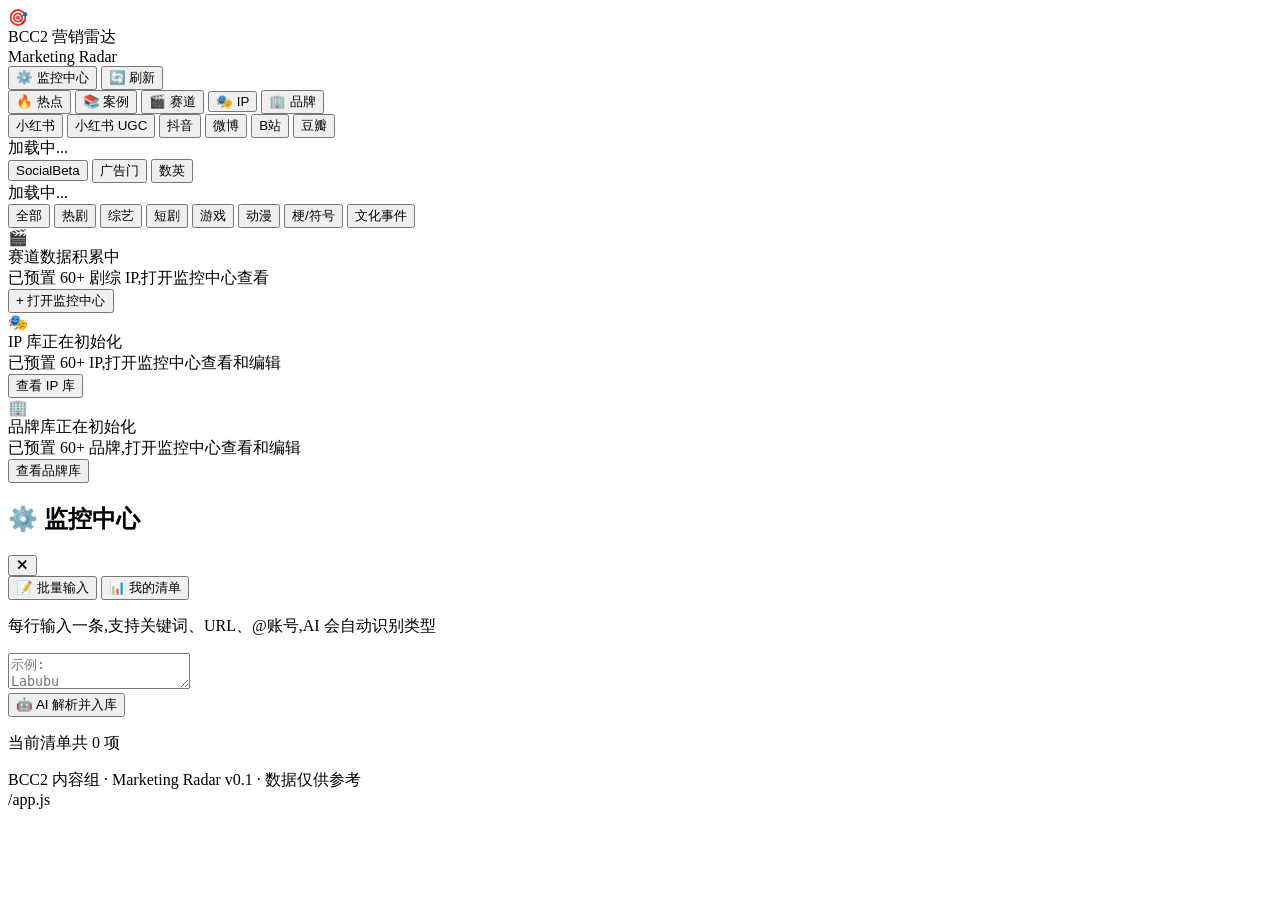
==== index.html @ 4729730d "Create index.html" ====
<!DOCTYPE html>
<html lang="zh-CN">
<head>
  <meta charset="UTF-8">
  <meta name="viewport" content="width=device-width, initial-scale=1.0">
  <title>BCC2 营销雷达 · Marketing Radar</title>
  <link rel="stylesheet" href  <!-- 顶部导航 -->
  <header class="header">
    <div class="header-inner">
      <div class="logo">
        <span class="logo-icon">🎯</span>
        <div>
          <div class="logo-title">BCC2 营销雷达</div>
          <div class="logo-sub">Marketing Radar</div>
        </div>
      </div>
      <div class="header-actions">
        <button class="btn btn-ghost" id="btnWatchlist" onclick="openWatchlist()">⚙️ 监控中心</button>
        <button class="btn btn-ghost" id="btnRefresh" onclick="refreshData()">🔄 刷新</button>
      </div>
    </div>
  </header>

  <!-- Tab 切换 -->
  <nav class="tabs">
    <div class="tabs-inner">
      <button class="tab active" data-tab="hotspots">🔥 热点</button>
      <button class="tab" data-tab="cases">📚 案例</button>
      <button class="tab" data-tab="tracks">🎬 赛道</button>
      <button class="tab" data-tab="ips">🎭 IP</button>
      <button class="tab" data-tab="brands">🏢 品牌</button>
    </div>
  </nav>

  <!-- 主内容区 -->
  <main class="main">
    <!-- 热点 Tab -->
    <section class="tab-panel active" data-panel="hotspots">
      <div class="sub-tabs">
        <button class="sub-tab active" data-source="xhs">小红书</button>
        <button class="sub-tab" data-source="xhs-ugc">小红书 UGC</button>
        <button class="sub-tab" data-source="douyin">抖音</button>
        <button class="sub-tab" data-source="weibo">微博</button>
        <button class="sub-tab" data-source="bilibili">B站</button>
        <button class="sub-tab" data-source="douban">豆瓣</button>
      </div>
      <div class="cards-grid" id="hotspotsGrid">
        <div class="loading">加载中...</div>
      </div>
    </section>

    <!-- 案例 Tab -->
    <section class="tab-panel" data-panel="cases">
      <div class="sub-tabs">
        <button class="sub-tab active" data-source="socialbeta">SocialBeta</button>
        <button class="sub-tab" data-source="adquan">广告门</button>
        <button class="sub-tab" data-source="digitaling">数英</button>
      </div>
      <div class="cards-grid" id="casesGrid">
        <div class="loading">加载中...</div>
      </div>
    </section>

    <!-- 赛道 Tab -->
    <section class="tab-panel" data-panel="tracks">
      <div class="sub-tabs">
        <button class="sub-tab active" data-track="all">全部</button>
        <button class="sub-tab" data-track="drama">热剧</button>
        <button class="sub-tab" data-track="variety">综艺</button>
        <button class="sub-tab" data-track="shortdrama">短剧</button>
        <button class="sub-tab" data-track="game">游戏</button>
        <button class="sub-tab" data-track="anime">动漫</button>
        <button class="sub-tab" data-track="meme">梗/符号</button>
        <button class="sub-tab" data-track="event">文化事件</button>
      </div>
      <div class="cards-grid" id="tracksGrid">
        <div class="empty">
          <div class="empty-icon">🎬</div>
          <div class="empty-title">赛道数据积累中</div>
          <div class="empty-desc">已预置 60+ 剧综 IP,打开监控中心查看</div>
          <button class="btn btn-primary" onclick="openWatchlist()">+ 打开监控中心</button>
        </div>
      </div>
    </section>

    <!-- IP Tab -->
    <section class="tab-panel" data-panel="ips">
      <div class="cards-grid" id="ipsGrid">
        <div class="empty">
          <div class="empty-icon">🎭</div>
          <div class="empty-title">IP 库正在初始化</div>
          <div class="empty-desc">已预置 60+ IP,打开监控中心查看和编辑</div>
          <button class="btn btn-primary" onclick="openWatchlist()">查看 IP 库</button>
        </div>
      </div>
    </section>

    <!-- 品牌 Tab -->
    <section class="tab-panel" data-panel="brands">
      <div class="cards-grid" id="brandsGrid">
        <div class="empty">
          <div class="empty-icon">🏢</div>
          <div class="empty-title">品牌库正在初始化</div>
          <div class="empty-desc">已预置 60+ 品牌,打开监控中心查看和编辑</div>
          <button class="btn btn-primary" onclick="openWatchlist()">查看品牌库</button>
        </div>
      </div>
    </section>
  </main>

  <!-- 监控中心 Modal -->
  <div class="modal" id="watchlistModal">
    <div class="modal-content">
      <div class="modal-header">
        <h2>⚙️ 监控中心</h2>
        <button class="modal-close" onclick="closeWatchlist()">✕</button>
      </div>
      <div class="modal-body">
        <div class="modal-tabs">
          <button class="modal-tab active" data-modal-tab="input">📝 批量输入</button>
          <button class="modal-tab" data-modal-tab="list">📊 我的清单</button>
        </div>
        
        <div class="modal-panel active" data-modal-panel="input">
          <p class="hint">每行输入一条,支持关键词、URL、@账号,AI 会自动识别类型</p>
          <textarea id="batchInput" placeholder="示例:&#10;Labubu&#10;暗河传&#10;https://movie.douban.com/subject/xxx/&#10;@蜜雪冰城&#10;盛夏芬德拉 短剧 2025.09"></textarea>
          <div class="modal-actions">
            <button class="btn btn-primary" onclick="parseAndSave()">🤖 AI 解析并入库</button>
          </div>
        </div>

        <div class="modal-panel" data-modal-panel="list">
          <p class="hint">当前清单共 <span id="listCount">0</span> 项</p>
          <div id="watchList" class="watch-list"></div>
        </div>
      </div>
    </div>
  </div>

  <footer class="footer">
    <div>BCC2 内容组 · Marketing Radar v0.1 · 数据仅供参考</div>
  </footer>

  /app.js
</body>
</html>
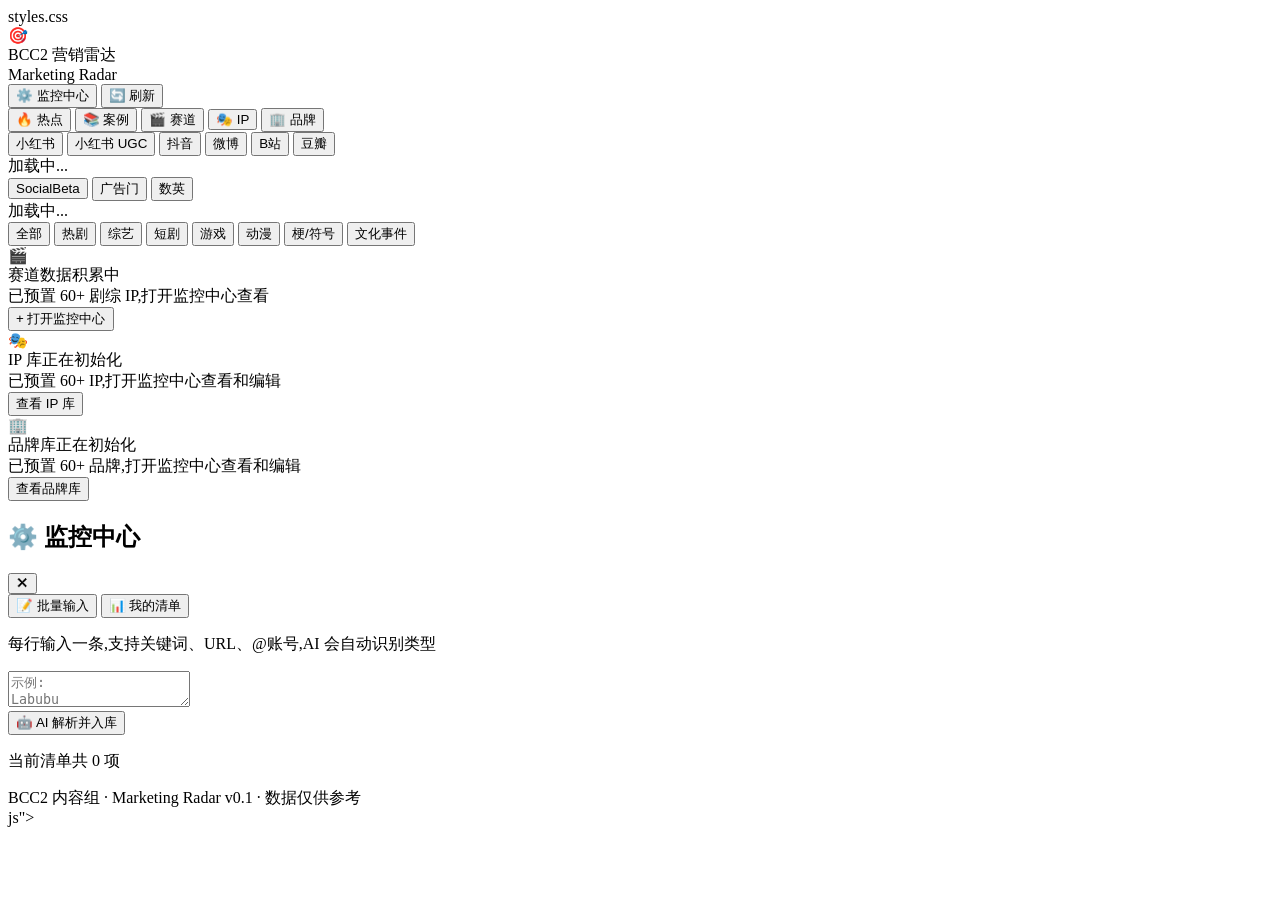
==== commit 61d40606: "index.html" ====
--- a/index.html
+++ b/index.html
@@ -4,7 +4,10 @@
   <meta charset="UTF-8">
   <meta name="viewport" content="width=device-width, initial-scale=1.0">
   <title>BCC2 营销雷达 · Marketing Radar</title>
-  <link rel="stylesheet" href  <!-- 顶部导航 -->
+  styles.css
+</head>
+<body>
+  <!-- 顶部导航 -->
   <header class="header">
     <div class="header-inner">
       <div class="logo">
@@ -141,6 +144,6 @@
     <div>BCC2 内容组 · Marketing Radar v0.1 · 数据仅供参考</div>
   </footer>
 
-  /app.js
+  js"></script>
 </body>
 </html>
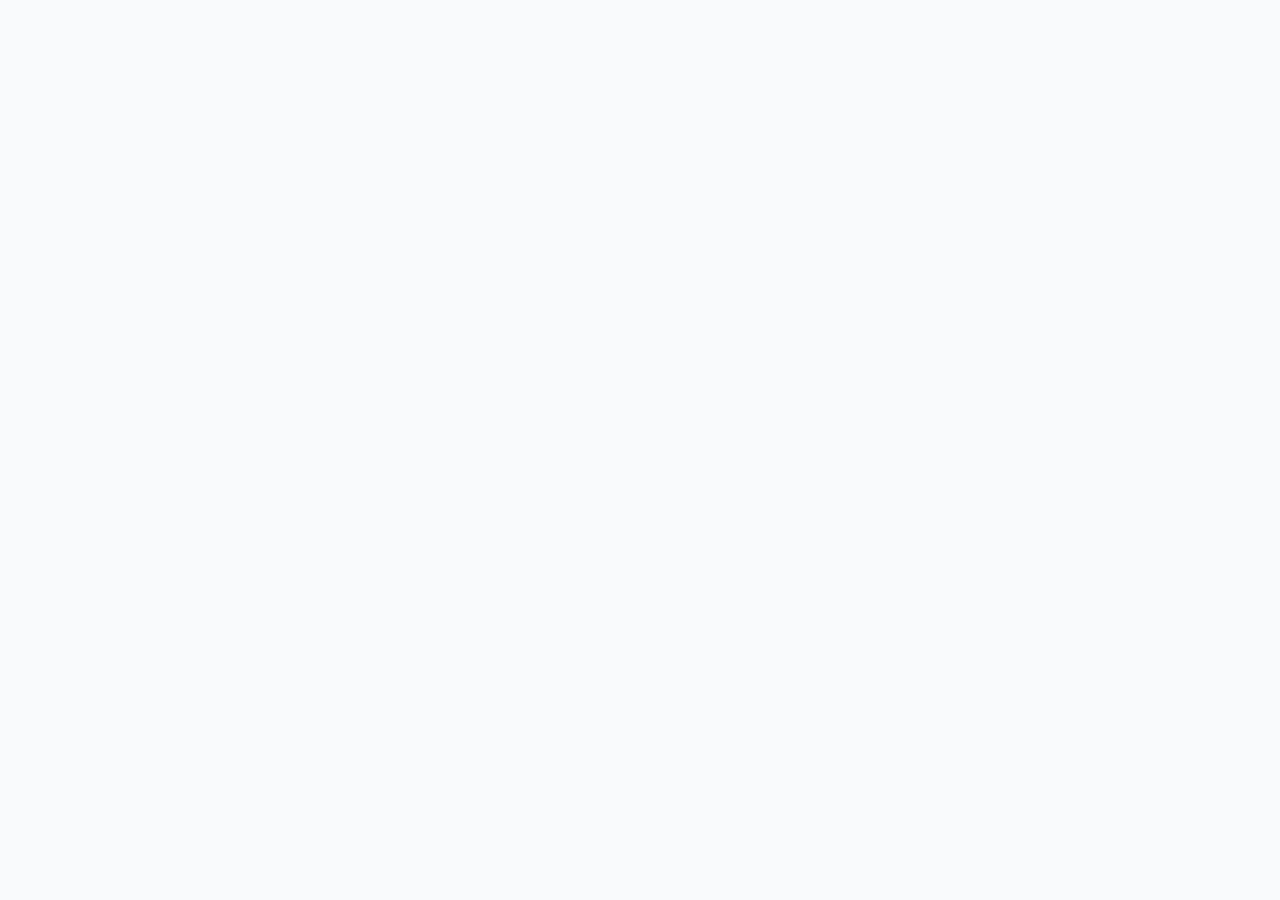
==== commit 11b131b4: "Update index.html" ====
--- a/index.html
+++ b/index.html
@@ -1,149 +1 @@
-<!DOCTYPE html>
-<html lang="zh-CN">
-<head>
-  <meta charset="UTF-8">
-  <meta name="viewport" content="width=device-width, initial-scale=1.0">
-  <title>BCC2 营销雷达 · Marketing Radar</title>
-  styles.css
-</head>
-<body>
-  <!-- 顶部导航 -->
-  <header class="header">
-    <div class="header-inner">
-      <div class="logo">
-        <span class="logo-icon">🎯</span>
-        <div>
-          <div class="logo-title">BCC2 营销雷达</div>
-          <div class="logo-sub">Marketing Radar</div>
-        </div>
-      </div>
-      <div class="header-actions">
-        <button class="btn btn-ghost" id="btnWatchlist" onclick="openWatchlist()">⚙️ 监控中心</button>
-        <button class="btn btn-ghost" id="btnRefresh" onclick="refreshData()">🔄 刷新</button>
-      </div>
-    </div>
-  </header>
-
-  <!-- Tab 切换 -->
-  <nav class="tabs">
-    <div class="tabs-inner">
-      <button class="tab active" data-tab="hotspots">🔥 热点</button>
-      <button class="tab" data-tab="cases">📚 案例</button>
-      <button class="tab" data-tab="tracks">🎬 赛道</button>
-      <button class="tab" data-tab="ips">🎭 IP</button>
-      <button class="tab" data-tab="brands">🏢 品牌</button>
-    </div>
-  </nav>
-
-  <!-- 主内容区 -->
-  <main class="main">
-    <!-- 热点 Tab -->
-    <section class="tab-panel active" data-panel="hotspots">
-      <div class="sub-tabs">
-        <button class="sub-tab active" data-source="xhs">小红书</button>
-        <button class="sub-tab" data-source="xhs-ugc">小红书 UGC</button>
-        <button class="sub-tab" data-source="douyin">抖音</button>
-        <button class="sub-tab" data-source="weibo">微博</button>
-        <button class="sub-tab" data-source="bilibili">B站</button>
-        <button class="sub-tab" data-source="douban">豆瓣</button>
-      </div>
-      <div class="cards-grid" id="hotspotsGrid">
-        <div class="loading">加载中...</div>
-      </div>
-    </section>
-
-    <!-- 案例 Tab -->
-    <section class="tab-panel" data-panel="cases">
-      <div class="sub-tabs">
-        <button class="sub-tab active" data-source="socialbeta">SocialBeta</button>
-        <button class="sub-tab" data-source="adquan">广告门</button>
-        <button class="sub-tab" data-source="digitaling">数英</button>
-      </div>
-      <div class="cards-grid" id="casesGrid">
-        <div class="loading">加载中...</div>
-      </div>
-    </section>
-
-    <!-- 赛道 Tab -->
-    <section class="tab-panel" data-panel="tracks">
-      <div class="sub-tabs">
-        <button class="sub-tab active" data-track="all">全部</button>
-        <button class="sub-tab" data-track="drama">热剧</button>
-        <button class="sub-tab" data-track="variety">综艺</button>
-        <button class="sub-tab" data-track="shortdrama">短剧</button>
-        <button class="sub-tab" data-track="game">游戏</button>
-        <button class="sub-tab" data-track="anime">动漫</button>
-        <button class="sub-tab" data-track="meme">梗/符号</button>
-        <button class="sub-tab" data-track="event">文化事件</button>
-      </div>
-      <div class="cards-grid" id="tracksGrid">
-        <div class="empty">
-          <div class="empty-icon">🎬</div>
-          <div class="empty-title">赛道数据积累中</div>
-          <div class="empty-desc">已预置 60+ 剧综 IP,打开监控中心查看</div>
-          <button class="btn btn-primary" onclick="openWatchlist()">+ 打开监控中心</button>
-        </div>
-      </div>
-    </section>
-
-    <!-- IP Tab -->
-    <section class="tab-panel" data-panel="ips">
-      <div class="cards-grid" id="ipsGrid">
-        <div class="empty">
-          <div class="empty-icon">🎭</div>
-          <div class="empty-title">IP 库正在初始化</div>
-          <div class="empty-desc">已预置 60+ IP,打开监控中心查看和编辑</div>
-          <button class="btn btn-primary" onclick="openWatchlist()">查看 IP 库</button>
-        </div>
-      </div>
-    </section>
-
-    <!-- 品牌 Tab -->
-    <section class="tab-panel" data-panel="brands">
-      <div class="cards-grid" id="brandsGrid">
-        <div class="empty">
-          <div class="empty-icon">🏢</div>
-          <div class="empty-title">品牌库正在初始化</div>
-          <div class="empty-desc">已预置 60+ 品牌,打开监控中心查看和编辑</div>
-          <button class="btn btn-primary" onclick="openWatchlist()">查看品牌库</button>
-        </div>
-      </div>
-    </section>
-  </main>
-
-  <!-- 监控中心 Modal -->
-  <div class="modal" id="watchlistModal">
-    <div class="modal-content">
-      <div class="modal-header">
-        <h2>⚙️ 监控中心</h2>
-        <button class="modal-close" onclick="closeWatchlist()">✕</button>
-      </div>
-      <div class="modal-body">
-        <div class="modal-tabs">
-          <button class="modal-tab active" data-modal-tab="input">📝 批量输入</button>
-          <button class="modal-tab" data-modal-tab="list">📊 我的清单</button>
-        </div>
-        
-        <div class="modal-panel active" data-modal-panel="input">
-          <p class="hint">每行输入一条,支持关键词、URL、@账号,AI 会自动识别类型</p>
-          <textarea id="batchInput" placeholder="示例:&#10;Labubu&#10;暗河传&#10;https://movie.douban.com/subject/xxx/&#10;@蜜雪冰城&#10;盛夏芬德拉 短剧 2025.09"></textarea>
-          <div class="modal-actions">
-            <button class="btn btn-primary" onclick="parseAndSave()">🤖 AI 解析并入库</button>
-          </div>
-        </div>
-
-        <div class="modal-panel" data-modal-panel="list">
-          <p class="hint">当前清单共 <span id="listCount">0</span> 项</p>
-          <div id="watchList" class="watch-list"></div>
-        </div>
-      </div>
-    </div>
-  </div>
-
-  <footer class="footer">
-    <div>BCC2 内容组 · Marketing Radar v0.1 · 数据仅供参考</div>
-  </footer>
-
-  js"></script>
-</body>
-</html>
+<!DOCTYPE html> <html lang="zh-CN"> <head> <meta charset="UTF-8"> <meta name="viewport" content="width=device-width, initial-scale=1.0"> <title>BCC2 营销雷达 · Marketing Radar</title> <style> :root { --primary: #2563eb; --primary-hover: #1d4ed8; --accent: #fb7185; --accent-hover: #f43f5e; --bg: #f8fafc; --card: #ffffff; --border: #e5e7eb; --text: #111827; --text-light: #6b7280; --shadow: 0 1px 3px rgba(0,0,0,0.05); --shadow-lg: 0 10px 25px rgba(0,0,0,0.08); --radius: 12px; } * { margin: 0; padding: 0; box-sizing: border-box; } body { font-family: -apple-system, BlinkMacSystemFont, "Segoe UI", "PingFang SC", "Microsoft YaHei", sans-serif; background: var(--bg); color: var(--text); line-height: 1.6; min-height: 100vh; display: flex; flex-direction: column; } .header { background: var(--card); border-bottom: 1px solid var(--border); position: sticky; top: 0; z-index: 100; box-shadow: var(--shadow); } .header-inner { max-width: 1400px; margin: 0 auto; padding: 16px 24px; display: flex; justify-content: space-between; align-items: center; } .logo { display: flex; align-items: center; gap: 12px; } .logo-icon { font-size: 28px; } .logo-title { font-size: 18px; font-weight: 700; } .logo-sub { font-size: 12px; color: var(--text-light); letter-spacing: 0.5px; } .header-actions { display: flex; gap: 10px; } .btn { padding: 8px 16px; border: none; border-radius: 8px; font-size: 14px; font-weight: 500; cursor: pointer; transition: all 0.15s; display: inline-flex; align-items: center; gap: 6px; } .btn-primary { background: var(--primary); color: white; } .btn-primary:hover { background: var(--primary-hover); transform: translateY(-1px); box-shadow: 0 4px 12px rgba(37,99,235,0.25); } .btn-ghost { background: transparent; color: var(--text); border: 1px solid var(--border); } .btn-ghost:hover { background: var(--bg); border-color: var(--primary); color: var(--primary); } .tabs { background: var(--card); border-bottom: 1px solid var(--border); position: sticky; top: 65px; z-index: 90; } .tabs-inner { max-width: 1400px; margin: 0 auto; padding: 0 24px; display: flex; gap: 4px; overflow-x: auto; } .tab { padding: 14px 20px; border: none; background: transparent; font-size: 14px; font-weight: 500; color: var(--text-light); cursor: pointer; border-bottom: 2px solid transparent; transition: all 0.15s; white-space: nowrap; } .tab:hover { color: var(--primary); } .tab.active { color: var(--primary); border-bottom-color: var(--primary); font-weight: 600; } .main { max-width: 1400px; margin: 0 auto; padding: 24px; width: 100%; flex: 1; } .tab-panel { display: none; } .tab-panel.active { display: block; } .sub-tabs { display: flex; gap: 8px; margin-bottom: 20px; flex-wrap: wrap; } .sub-tab { padding: 6px 14px; border: 1px solid var(--border); background: var(--card); border-radius: 20px; font-size: 13px; color: var(--text-light); cursor: pointer; transition: all 0.15s; } .sub-tab:hover { border-color: var(--primary); color: var(--primary); } .sub-tab.active { background: var(--primary); color: white; border-color: var(--primary); } .cards-grid { display: grid; grid-template-columns: repeat(auto-fill, minmax(320px, 1fr)); gap: 16px; } .card { background: var(--card); border: 1px solid var(--border); border-radius: var(--radius); padding: 20px; transition: all 0.2s; box-shadow: var(--shadow); cursor: pointer; } .card:hover { border-color: var(--primary); transform: translateY(-2px); box-shadow: var(--shadow-lg); } .card-header { display: flex; justify-content: space-between; align-items: start; margin-bottom: 12px; gap: 12px; } .card-title { font-size: 15px; font-weight: 600; line-height: 1.4; flex: 1; } .card-badge { padding: 3px 8px; background: linear-gradient(135deg, var(--primary), var(--accent)); color: white; border-radius: 6px; font-size: 12px; font-weight: 600; white-space: nowrap; } .card-meta { display: flex; gap: 12px; font-size: 12px; color: var(--text-light); margin-bottom: 12px; flex-wrap: wrap; } .card-insight { background: #fef3f2; border-left: 3px solid var(--accent); padding: 10px 12px; border-radius: 6px; font-size: 13px; margin-bottom: 12px; line-height: 1.5; } .card-tags { display: flex; gap: 6px; flex-wrap: wrap; margin-bottom: 12px; } .card-tag { padding: 2px 8px; background: #eff6ff; color: var(--primary); border-radius: 4px; font-size: 11px; font-weight: 500; } .card-actions { display: flex; justify-content: space-between; align-items: center; padding-top: 12px; border-top: 1px solid var(--border); } .card-link { color: var(--primary); text-decoration: none; font-size: 13px; font-weight: 500; } .card-fav { border: none; background: transparent; cursor: pointer; font-size: 16px; padding: 4px 8px; border-radius: 4px; } .loading, .empty { grid-column: 1 / -1; padding: 60px 20px; text-align: center; color: var(--text-light); } .empty-icon { font-size: 48px; margin-bottom: 12px; } .empty-title { font-size: 16px; font-weight: 600; color: var(--text); margin-bottom: 6px; } .empty-desc { font-size: 13px; margin-bottom: 20px; } .modal { display: none; position: fixed; inset: 0; background: rgba(0,0,0,0.5); z-index: 1000; align-items: center; justify-content: center; padding: 20px; } .modal.active { display: flex; } .modal-content { background: var(--card); border-radius: 16px; width: 100%; max-width: 800px; max-height: 90vh; overflow: hidden; display: flex; flex-direction: column; box-shadow: 0 25px 50px rgba(0,0,0,0.25); } .modal-header { padding: 20px 24px; border-bottom: 1px solid var(--border); display: flex; justify-content: space-between; align-items: center; } .modal-header h2 { font-size: 18px; font-weight: 700; } .modal-close { border: none; background: transparent; font-size: 20px; cursor: pointer; color: var(--text-light); padding: 4px 10px; border-radius: 6px; } .modal-body { padding: 20px 24px; overflow-y: auto; flex: 1; } .modal-tabs { display: flex; gap: 4px; border-bottom: 1px solid var(--border); margin-bottom: 20px; } .modal-tab { padding: 10px 16px; border: none; background: transparent; font-size: 14px; color: var(--text-light); cursor: pointer; border-bottom: 2px solid transparent; } .modal-tab.active { color: var(--primary); border-bottom-color: var(--primary); font-weight: 600; } .modal-panel { display: none; } .modal-panel.active { display: block; } .hint { color: var(--text-light); font-size: 13px; margin-bottom: 12px; } #batchInput { width: 100%; min-height: 200px; padding: 12px; border: 1px solid var(--border); border-radius: 8px; font-family: inherit; font-size: 14px; resize: vertical; } #batchInput:focus { outline: none; border-color: var(--primary); box-shadow: 0 0 0 3px rgba(37,99,235,0.1); } .modal-actions { margin-top: 16px; display: flex; justify-content: flex-end; gap: 10px; } .watch-list { display: flex; flex-direction: column; gap: 8px; } .watch-item { padding: 12px 16px; background: var(--bg); border-radius: 8px; display: flex; justify-content: space-between; align-items: center; } .watch-item-info { display: flex; align-items: center; gap: 12px; } .watch-item-tag { padding: 2px 8px; border-radius: 4px; font-size: 11px; font-weight: 500; background: var(--primary); color: white; } .watch-item-name { font-size: 14px; font-weight: 500; } .watch-item-remove { border: none; background: transparent; color: var(--text-light); cursor: pointer; font-size: 16px; padding: 4px 8px; border-radius: 4px; } .footer { padding: 24px; text-align: center; color: var(--text-light); font-size: 12px; border-top: 1px solid var(--border); background: var(--card); margin-top: 40px; } @media (max-width: 768px) { .cards-grid { grid-template-columns: 1fr; } } </style> </head> <body>
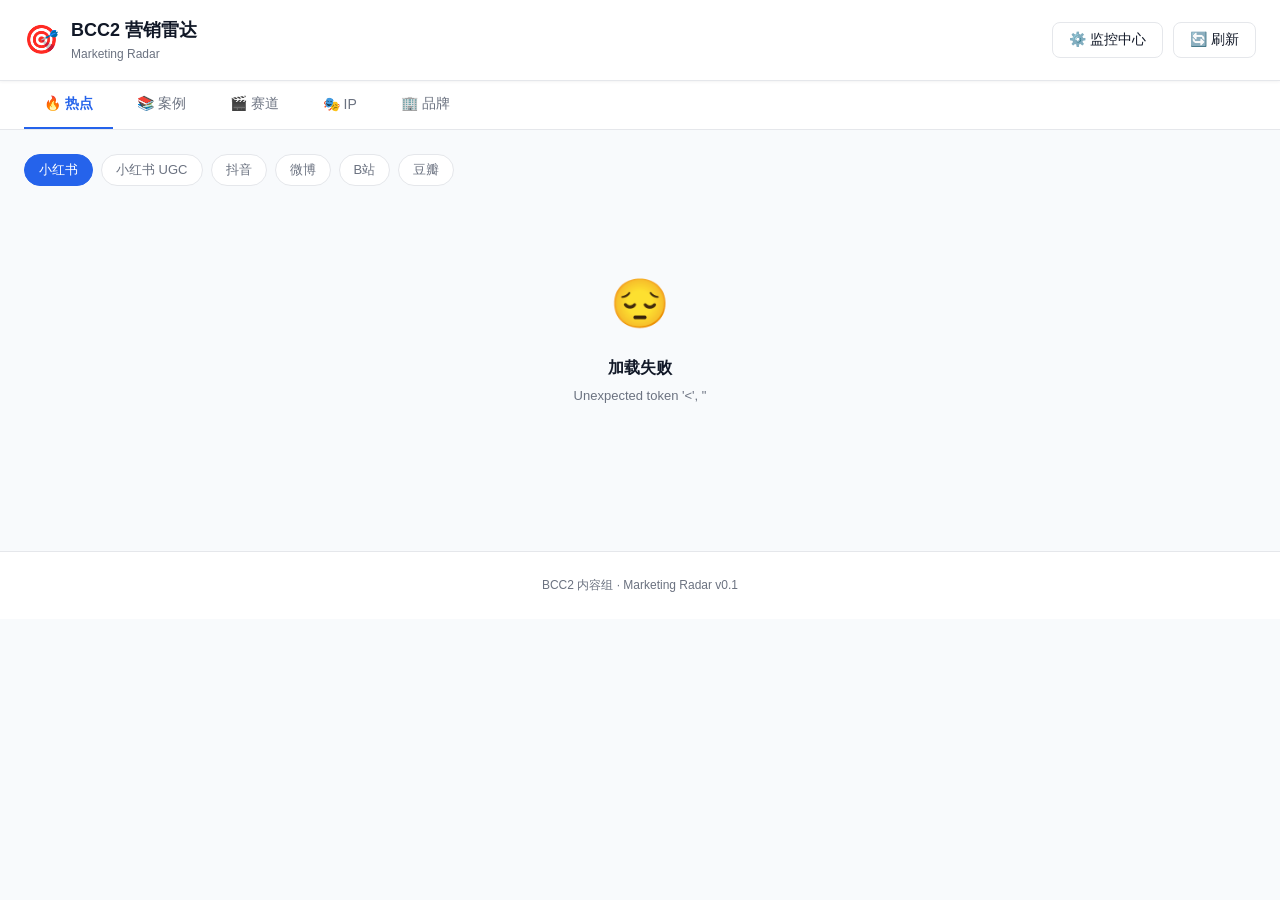
==== commit ca9455ce: "Add files via upload" ====
--- a/index.html
+++ b/index.html
@@ -1 +1,796 @@
-<!DOCTYPE html> <html lang="zh-CN"> <head> <meta charset="UTF-8"> <meta name="viewport" content="width=device-width, initial-scale=1.0"> <title>BCC2 营销雷达 · Marketing Radar</title> <style> :root { --primary: #2563eb; --primary-hover: #1d4ed8; --accent: #fb7185; --accent-hover: #f43f5e; --bg: #f8fafc; --card: #ffffff; --border: #e5e7eb; --text: #111827; --text-light: #6b7280; --shadow: 0 1px 3px rgba(0,0,0,0.05); --shadow-lg: 0 10px 25px rgba(0,0,0,0.08); --radius: 12px; } * { margin: 0; padding: 0; box-sizing: border-box; } body { font-family: -apple-system, BlinkMacSystemFont, "Segoe UI", "PingFang SC", "Microsoft YaHei", sans-serif; background: var(--bg); color: var(--text); line-height: 1.6; min-height: 100vh; display: flex; flex-direction: column; } .header { background: var(--card); border-bottom: 1px solid var(--border); position: sticky; top: 0; z-index: 100; box-shadow: var(--shadow); } .header-inner { max-width: 1400px; margin: 0 auto; padding: 16px 24px; display: flex; justify-content: space-between; align-items: center; } .logo { display: flex; align-items: center; gap: 12px; } .logo-icon { font-size: 28px; } .logo-title { font-size: 18px; font-weight: 700; } .logo-sub { font-size: 12px; color: var(--text-light); letter-spacing: 0.5px; } .header-actions { display: flex; gap: 10px; } .btn { padding: 8px 16px; border: none; border-radius: 8px; font-size: 14px; font-weight: 500; cursor: pointer; transition: all 0.15s; display: inline-flex; align-items: center; gap: 6px; } .btn-primary { background: var(--primary); color: white; } .btn-primary:hover { background: var(--primary-hover); transform: translateY(-1px); box-shadow: 0 4px 12px rgba(37,99,235,0.25); } .btn-ghost { background: transparent; color: var(--text); border: 1px solid var(--border); } .btn-ghost:hover { background: var(--bg); border-color: var(--primary); color: var(--primary); } .tabs { background: var(--card); border-bottom: 1px solid var(--border); position: sticky; top: 65px; z-index: 90; } .tabs-inner { max-width: 1400px; margin: 0 auto; padding: 0 24px; display: flex; gap: 4px; overflow-x: auto; } .tab { padding: 14px 20px; border: none; background: transparent; font-size: 14px; font-weight: 500; color: var(--text-light); cursor: pointer; border-bottom: 2px solid transparent; transition: all 0.15s; white-space: nowrap; } .tab:hover { color: var(--primary); } .tab.active { color: var(--primary); border-bottom-color: var(--primary); font-weight: 600; } .main { max-width: 1400px; margin: 0 auto; padding: 24px; width: 100%; flex: 1; } .tab-panel { display: none; } .tab-panel.active { display: block; } .sub-tabs { display: flex; gap: 8px; margin-bottom: 20px; flex-wrap: wrap; } .sub-tab { padding: 6px 14px; border: 1px solid var(--border); background: var(--card); border-radius: 20px; font-size: 13px; color: var(--text-light); cursor: pointer; transition: all 0.15s; } .sub-tab:hover { border-color: var(--primary); color: var(--primary); } .sub-tab.active { background: var(--primary); color: white; border-color: var(--primary); } .cards-grid { display: grid; grid-template-columns: repeat(auto-fill, minmax(320px, 1fr)); gap: 16px; } .card { background: var(--card); border: 1px solid var(--border); border-radius: var(--radius); padding: 20px; transition: all 0.2s; box-shadow: var(--shadow); cursor: pointer; } .card:hover { border-color: var(--primary); transform: translateY(-2px); box-shadow: var(--shadow-lg); } .card-header { display: flex; justify-content: space-between; align-items: start; margin-bottom: 12px; gap: 12px; } .card-title { font-size: 15px; font-weight: 600; line-height: 1.4; flex: 1; } .card-badge { padding: 3px 8px; background: linear-gradient(135deg, var(--primary), var(--accent)); color: white; border-radius: 6px; font-size: 12px; font-weight: 600; white-space: nowrap; } .card-meta { display: flex; gap: 12px; font-size: 12px; color: var(--text-light); margin-bottom: 12px; flex-wrap: wrap; } .card-insight { background: #fef3f2; border-left: 3px solid var(--accent); padding: 10px 12px; border-radius: 6px; font-size: 13px; margin-bottom: 12px; line-height: 1.5; } .card-tags { display: flex; gap: 6px; flex-wrap: wrap; margin-bottom: 12px; } .card-tag { padding: 2px 8px; background: #eff6ff; color: var(--primary); border-radius: 4px; font-size: 11px; font-weight: 500; } .card-actions { display: flex; justify-content: space-between; align-items: center; padding-top: 12px; border-top: 1px solid var(--border); } .card-link { color: var(--primary); text-decoration: none; font-size: 13px; font-weight: 500; } .card-fav { border: none; background: transparent; cursor: pointer; font-size: 16px; padding: 4px 8px; border-radius: 4px; } .loading, .empty { grid-column: 1 / -1; padding: 60px 20px; text-align: center; color: var(--text-light); } .empty-icon { font-size: 48px; margin-bottom: 12px; } .empty-title { font-size: 16px; font-weight: 600; color: var(--text); margin-bottom: 6px; } .empty-desc { font-size: 13px; margin-bottom: 20px; } .modal { display: none; position: fixed; inset: 0; background: rgba(0,0,0,0.5); z-index: 1000; align-items: center; justify-content: center; padding: 20px; } .modal.active { display: flex; } .modal-content { background: var(--card); border-radius: 16px; width: 100%; max-width: 800px; max-height: 90vh; overflow: hidden; display: flex; flex-direction: column; box-shadow: 0 25px 50px rgba(0,0,0,0.25); } .modal-header { padding: 20px 24px; border-bottom: 1px solid var(--border); display: flex; justify-content: space-between; align-items: center; } .modal-header h2 { font-size: 18px; font-weight: 700; } .modal-close { border: none; background: transparent; font-size: 20px; cursor: pointer; color: var(--text-light); padding: 4px 10px; border-radius: 6px; } .modal-body { padding: 20px 24px; overflow-y: auto; flex: 1; } .modal-tabs { display: flex; gap: 4px; border-bottom: 1px solid var(--border); margin-bottom: 20px; } .modal-tab { padding: 10px 16px; border: none; background: transparent; font-size: 14px; color: var(--text-light); cursor: pointer; border-bottom: 2px solid transparent; } .modal-tab.active { color: var(--primary); border-bottom-color: var(--primary); font-weight: 600; } .modal-panel { display: none; } .modal-panel.active { display: block; } .hint { color: var(--text-light); font-size: 13px; margin-bottom: 12px; } #batchInput { width: 100%; min-height: 200px; padding: 12px; border: 1px solid var(--border); border-radius: 8px; font-family: inherit; font-size: 14px; resize: vertical; } #batchInput:focus { outline: none; border-color: var(--primary); box-shadow: 0 0 0 3px rgba(37,99,235,0.1); } .modal-actions { margin-top: 16px; display: flex; justify-content: flex-end; gap: 10px; } .watch-list { display: flex; flex-direction: column; gap: 8px; } .watch-item { padding: 12px 16px; background: var(--bg); border-radius: 8px; display: flex; justify-content: space-between; align-items: center; } .watch-item-info { display: flex; align-items: center; gap: 12px; } .watch-item-tag { padding: 2px 8px; border-radius: 4px; font-size: 11px; font-weight: 500; background: var(--primary); color: white; } .watch-item-name { font-size: 14px; font-weight: 500; } .watch-item-remove { border: none; background: transparent; color: var(--text-light); cursor: pointer; font-size: 16px; padding: 4px 8px; border-radius: 4px; } .footer { padding: 24px; text-align: center; color: var(--text-light); font-size: 12px; border-top: 1px solid var(--border); background: var(--card); margin-top: 40px; } @media (max-width: 768px) { .cards-grid { grid-template-columns: 1fr; } } </style> </head> <body>
+<!DOCTYPE html>
+<html lang="zh-CN">
+<head>
+<meta charset="UTF-8">
+<meta name="viewport" content="width=device-width, initial-scale=1.0">
+<title>BCC2 营销雷达 · Marketing Radar</title>
+<style>
+:root {
+  --primary: #2563eb;
+  --primary-hover: #1d4ed8;
+  --accent: #fb7185;
+  --bg: #f8fafc;
+  --card: #ffffff;
+  --border: #e5e7eb;
+  --text: #111827;
+  --text-light: #6b7280;
+}
+* { margin: 0; padding: 0; box-sizing: border-box; }
+body {
+  font-family: -apple-system, BlinkMacSystemFont, "PingFang SC", "Microsoft YaHei", sans-serif;
+  background: var(--bg);
+  color: var(--text);
+  line-height: 1.6;
+  min-height: 100vh;
+}
+.header {
+  background: var(--card);
+  border-bottom: 1px solid var(--border);
+  position: sticky;
+  top: 0;
+  z-index: 100;
+  box-shadow: 0 1px 3px rgba(0,0,0,0.05);
+}
+.header-inner {
+  max-width: 1400px;
+  margin: 0 auto;
+  padding: 16px 24px;
+  display: flex;
+  justify-content: space-between;
+  align-items: center;
+}
+.logo {
+  display: flex;
+  align-items: center;
+  gap: 12px;
+}
+.logo-icon { font-size: 28px; }
+.logo-title { font-size: 18px; font-weight: 700; }
+.logo-sub { font-size: 12px; color: var(--text-light); }
+.header-actions { display: flex; gap: 10px; }
+.btn {
+  padding: 8px 16px;
+  border: none;
+  border-radius: 8px;
+  font-size: 14px;
+  font-weight: 500;
+  cursor: pointer;
+  transition: all 0.15s;
+}
+.btn-primary {
+  background: var(--primary);
+  color: #fff;
+}
+.btn-primary:hover {
+  background: var(--primary-hover);
+}
+.btn-ghost {
+  background: transparent;
+  color: var(--text);
+  border: 1px solid var(--border);
+}
+.btn-ghost:hover {
+  background: var(--bg);
+  border-color: var(--primary);
+  color: var(--primary);
+}
+.tabs {
+  background: var(--card);
+  border-bottom: 1px solid var(--border);
+  position: sticky;
+  top: 65px;
+  z-index: 90;
+}
+.tabs-inner {
+  max-width: 1400px;
+  margin: 0 auto;
+  padding: 0 24px;
+  display: flex;
+  gap: 4px;
+  overflow-x: auto;
+}
+.tab {
+  padding: 14px 20px;
+  border: none;
+  background: transparent;
+  font-size: 14px;
+  font-weight: 500;
+  color: var(--text-light);
+  cursor: pointer;
+  border-bottom: 2px solid transparent;
+  transition: all 0.15s;
+  white-space: nowrap;
+}
+.tab:hover { color: var(--primary); }
+.tab.active {
+  color: var(--primary);
+  border-bottom-color: var(--primary);
+  font-weight: 600;
+}
+.main {
+  max-width: 1400px;
+  margin: 0 auto;
+  padding: 24px;
+  width: 100%;
+}
+.tab-panel { display: none; }
+.tab-panel.active { display: block; }
+.sub-tabs {
+  display: flex;
+  gap: 8px;
+  margin-bottom: 20px;
+  flex-wrap: wrap;
+}
+.sub-tab {
+  padding: 6px 14px;
+  border: 1px solid var(--border);
+  background: var(--card);
+  border-radius: 20px;
+  font-size: 13px;
+  color: var(--text-light);
+  cursor: pointer;
+  transition: all 0.15s;
+}
+.sub-tab:hover {
+  border-color: var(--primary);
+  color: var(--primary);
+}
+.sub-tab.active {
+  background: var(--primary);
+  color: #fff;
+  border-color: var(--primary);
+}
+.cards-grid {
+  display: grid;
+  grid-template-columns: repeat(auto-fill, minmax(320px, 1fr));
+  gap: 16px;
+}
+.card {
+  background: var(--card);
+  border: 1px solid var(--border);
+  border-radius: 12px;
+  padding: 20px;
+  transition: all 0.2s;
+  box-shadow: 0 1px 3px rgba(0,0,0,0.05);
+  cursor: pointer;
+}
+.card:hover {
+  border-color: var(--primary);
+  transform: translateY(-2px);
+  box-shadow: 0 10px 25px rgba(0,0,0,0.08);
+}
+.card-header {
+  display: flex;
+  justify-content: space-between;
+  align-items: start;
+  margin-bottom: 12px;
+  gap: 12px;
+}
+.card-title {
+  font-size: 15px;
+  font-weight: 600;
+  line-height: 1.4;
+  flex: 1;
+}
+.card-badge {
+  padding: 3px 8px;
+  background: linear-gradient(135deg, var(--primary), var(--accent));
+  color: #fff;
+  border-radius: 6px;
+  font-size: 12px;
+  font-weight: 600;
+  white-space: nowrap;
+}
+.card-meta {
+  display: flex;
+  gap: 12px;
+  font-size: 12px;
+  color: var(--text-light);
+  margin-bottom: 12px;
+  flex-wrap: wrap;
+}
+.card-insight {
+  background: #fef3f2;
+  border-left: 3px solid var(--accent);
+  padding: 10px 12px;
+  border-radius: 6px;
+  font-size: 13px;
+  margin-bottom: 12px;
+  line-height: 1.5;
+}
+.card-tags {
+  display: flex;
+  gap: 6px;
+  flex-wrap: wrap;
+  margin-bottom: 12px;
+}
+.card-tag {
+  padding: 2px 8px;
+  background: #eff6ff;
+  color: var(--primary);
+  border-radius: 4px;
+  font-size: 11px;
+  font-weight: 500;
+}
+.card-actions {
+  display: flex;
+  justify-content: space-between;
+  align-items: center;
+  padding-top: 12px;
+  border-top: 1px solid var(--border);
+}
+.card-link {
+  color: var(--primary);
+  text-decoration: none;
+  font-size: 13px;
+  font-weight: 500;
+}
+.card-fav {
+  border: none;
+  background: transparent;
+  cursor: pointer;
+  font-size: 16px;
+  padding: 4px 8px;
+  border-radius: 4px;
+}
+.loading, .empty {
+  grid-column: 1 / -1;
+  padding: 60px 20px;
+  text-align: center;
+  color: var(--text-light);
+}
+.empty-icon { font-size: 48px; margin-bottom: 12px; }
+.empty-title {
+  font-size: 16px;
+  font-weight: 600;
+  color: var(--text);
+  margin-bottom: 6px;
+}
+.empty-desc { font-size: 13px; margin-bottom: 20px; }
+.modal {
+  display: none;
+  position: fixed;
+  inset: 0;
+  background: rgba(0,0,0,0.5);
+  z-index: 1000;
+  align-items: center;
+  justify-content: center;
+  padding: 20px;
+}
+.modal.active { display: flex; }
+.modal-content {
+  background: var(--card);
+  border-radius: 16px;
+  width: 100%;
+  max-width: 800px;
+  max-height: 90vh;
+  overflow: hidden;
+  display: flex;
+  flex-direction: column;
+  box-shadow: 0 25px 50px rgba(0,0,0,0.25);
+}
+.modal-header {
+  padding: 20px 24px;
+  border-bottom: 1px solid var(--border);
+  display: flex;
+  justify-content: space-between;
+  align-items: center;
+}
+.modal-header h2 { font-size: 18px; font-weight: 700; }
+.modal-close {
+  border: none;
+  background: transparent;
+  font-size: 20px;
+  cursor: pointer;
+  color: var(--text-light);
+  padding: 4px 10px;
+  border-radius: 6px;
+}
+.modal-body {
+  padding: 20px 24px;
+  overflow-y: auto;
+  flex: 1;
+}
+.modal-tabs {
+  display: flex;
+  gap: 4px;
+  border-bottom: 1px solid var(--border);
+  margin-bottom: 20px;
+}
+.modal-tab {
+  padding: 10px 16px;
+  border: none;
+  background: transparent;
+  font-size: 14px;
+  color: var(--text-light);
+  cursor: pointer;
+  border-bottom: 2px solid transparent;
+}
+.modal-tab.active {
+  color: var(--primary);
+  border-bottom-color: var(--primary);
+  font-weight: 600;
+}
+.modal-panel { display: none; }
+.modal-panel.active { display: block; }
+.hint {
+  color: var(--text-light);
+  font-size: 13px;
+  margin-bottom: 12px;
+}
+#batchInput {
+  width: 100%;
+  min-height: 200px;
+  padding: 12px;
+  border: 1px solid var(--border);
+  border-radius: 8px;
+  font-family: inherit;
+  font-size: 14px;
+  resize: vertical;
+}
+#batchInput:focus {
+  outline: none;
+  border-color: var(--primary);
+  box-shadow: 0 0 0 3px rgba(37,99,235,0.1);
+}
+.modal-actions {
+  margin-top: 16px;
+  display: flex;
+  justify-content: flex-end;
+  gap: 10px;
+}
+.watch-list {
+  display: flex;
+  flex-direction: column;
+  gap: 8px;
+}
+.watch-item {
+  padding: 12px 16px;
+  background: var(--bg);
+  border-radius: 8px;
+  display: flex;
+  justify-content: space-between;
+  align-items: center;
+}
+.watch-item-info {
+  display: flex;
+  align-items: center;
+  gap: 12px;
+}
+.watch-item-tag {
+  padding: 2px 8px;
+  border-radius: 4px;
+  font-size: 11px;
+  font-weight: 500;
+  background: var(--primary);
+  color: #fff;
+}
+.watch-item-name { font-size: 14px; font-weight: 500; }
+.watch-item-remove {
+  border: none;
+  background: transparent;
+  color: var(--text-light);
+  cursor: pointer;
+  font-size: 16px;
+  padding: 4px 8px;
+  border-radius: 4px;
+}
+.footer {
+  padding: 24px;
+  text-align: center;
+  color: var(--text-light);
+  font-size: 12px;
+  border-top: 1px solid var(--border);
+  background: var(--card);
+  margin-top: 40px;
+}
+@media (max-width: 768px) {
+  .cards-grid { grid-template-columns: 1fr; }
+}
+</style>
+</head>
+<body>
+
+<header class="header">
+  <div class="header-inner">
+    <div class="logo">
+      <span class="logo-icon">🎯</span>
+      <div>
+        <div class="logo-title">BCC2 营销雷达</div>
+        <div class="logo-sub">Marketing Radar</div>
+      </div>
+    </div>
+    <div class="header-actions">
+      <button class="btn btn-ghost" onclick="openWatchlist()">⚙️ 监控中心</button>
+      <button class="btn btn-ghost" onclick="refreshData()">🔄 刷新</button>
+    </div>
+  </div>
+</header>
+
+<nav class="tabs">
+  <div class="tabs-inner">
+    <button class="tab active" data-tab="hotspots">🔥 热点</button>
+    <button class="tab" data-tab="cases">📚 案例</button>
+    <button class="tab" data-tab="tracks">🎬 赛道</button>
+    <button class="tab" data-tab="ips">🎭 IP</button>
+    <button class="tab" data-tab="brands">🏢 品牌</button>
+  </div>
+</nav>
+
+<main class="main">
+
+  <section class="tab-panel active" data-panel="hotspots">
+    <div class="sub-tabs">
+      <button class="sub-tab active" data-source="xhs">小红书</button>
+      <button class="sub-tab" data-source="xhs-ugc">小红书 UGC</button>
+      <button class="sub-tab" data-source="douyin">抖音</button>
+      <button class="sub-tab" data-source="weibo">微博</button>
+      <button class="sub-tab" data-source="bilibili">B站</button>
+      <button class="sub-tab" data-source="douban">豆瓣</button>
+    </div>
+    <div class="cards-grid" id="hotspotsGrid">
+      <div class="loading">加载中...</div>
+    </div>
+  </section>
+
+  <section class="tab-panel" data-panel="cases">
+    <div class="sub-tabs">
+      <button class="sub-tab active" data-source="socialbeta">SocialBeta</button>
+      <button class="sub-tab" data-source="adquan">广告门</button>
+      <button class="sub-tab" data-source="digitaling">数英</button>
+    </div>
+    <div class="cards-grid" id="casesGrid">
+      <div class="loading">加载中...</div>
+    </div>
+  </section>
+
+  <section class="tab-panel" data-panel="tracks">
+    <div class="sub-tabs">
+      <button class="sub-tab active" data-track="all">全部</button>
+      <button class="sub-tab" data-track="drama">热剧</button>
+      <button class="sub-tab" data-track="variety">综艺</button>
+      <button class="sub-tab" data-track="shortdrama">短剧</button>
+      <button class="sub-tab" data-track="game">游戏</button>
+      <button class="sub-tab" data-track="anime">动漫</button>
+      <button class="sub-tab" data-track="meme">梗/符号</button>
+      <button class="sub-tab" data-track="event">文化事件</button>
+    </div>
+    <div class="cards-grid" id="tracksGrid">
+      <div class="empty">
+        <div class="empty-icon">🎬</div>
+        <div class="empty-title">赛道数据积累中</div>
+        <div class="empty-desc">已预置 60+ 剧综 IP,打开监控中心查看</div>
+        <button class="btn btn-primary" onclick="openWatchlist()">+ 打开监控中心</button>
+      </div>
+    </div>
+  </section>
+
+  <section class="tab-panel" data-panel="ips">
+    <div class="cards-grid" id="ipsGrid">
+      <div class="empty">
+        <div class="empty-icon">🎭</div>
+        <div class="empty-title">IP 库正在初始化</div>
+        <div class="empty-desc">已预置 60+ IP,打开监控中心查看</div>
+        <button class="btn btn-primary" onclick="openWatchlist()">查看 IP 库</button>
+      </div>
+    </div>
+  </section>
+
+  <section class="tab-panel" data-panel="brands">
+    <div class="cards-grid" id="brandsGrid">
+      <div class="empty">
+        <div class="empty-icon">🏢</div>
+        <div class="empty-title">品牌库正在初始化</div>
+        <div class="empty-desc">已预置 60+ 品牌,打开监控中心查看</div>
+        <button class="btn btn-primary" onclick="openWatchlist()">查看品牌库</button>
+      </div>
+    </div>
+  </section>
+
+</main>
+
+<div class="modal" id="watchlistModal">
+  <div class="modal-content">
+    <div class="modal-header">
+      <h2>⚙️ 监控中心</h2>
+      <button class="modal-close" onclick="closeWatchlist()">✕</button>
+    </div>
+    <div class="modal-body">
+      <div class="modal-tabs">
+        <button class="modal-tab active" data-modal-tab="input">📝 批量输入</button>
+        <button class="modal-tab" data-modal-tab="list">📊 我的清单</button>
+      </div>
+      <div class="modal-panel active" data-modal-panel="input">
+        <p class="hint">每行输入一条,支持关键词、URL、@账号,AI 会自动识别类型</p>
+        <textarea id="batchInput" placeholder="示例:&#10;Labubu&#10;暗河传&#10;@蜜雪冰城"></textarea>
+        <div class="modal-actions">
+          <button class="btn btn-primary" onclick="parseAndSave()">🤖 AI 解析并入库</button>
+        </div>
+      </div>
+      <div class="modal-panel" data-modal-panel="list">
+        <p class="hint">当前清单共 <span id="listCount">0</span> 项</p>
+        <div id="watchList" class="watch-list"></div>
+      </div>
+    </div>
+  </div>
+</div>
+
+<footer class="footer">BCC2 内容组 · Marketing Radar v0.1</footer>
+
+<script>
+const state = {
+  currentTab: 'hotspots',
+  currentSubSource: 'xhs',
+  currentCaseSource: 'socialbeta',
+  currentTrack: 'all',
+  watchlist: []
+};
+
+document.addEventListener('DOMContentLoaded', function() {
+  initTabs();
+  initSubTabs();
+  initModal();
+  loadWatchlist();
+  loadHotspots('xhs');
+});
+
+function initTabs() {
+  document.querySelectorAll('.tab').forEach(function(tab) {
+    tab.addEventListener('click', function() {
+      const tabName = tab.dataset.tab;
+      state.currentTab = tabName;
+      document.querySelectorAll('.tab').forEach(function(t) {
+        t.classList.toggle('active', t.dataset.tab === tabName);
+      });
+      document.querySelectorAll('.tab-panel').forEach(function(p) {
+        p.classList.toggle('active', p.dataset.panel === tabName);
+      });
+      loadTabData(tabName);
+    });
+  });
+}
+
+function initSubTabs() {
+  document.querySelectorAll('.sub-tab').forEach(function(subTab) {
+    subTab.addEventListener('click', function() {
+      const parent = subTab.parentElement;
+      parent.querySelectorAll('.sub-tab').forEach(function(t) {
+        t.classList.remove('active');
+      });
+      subTab.classList.add('active');
+      if (subTab.dataset.source) {
+        if (state.currentTab === 'hotspots') {
+          state.currentSubSource = subTab.dataset.source;
+          loadHotspots(subTab.dataset.source);
+        } else if (state.currentTab === 'cases') {
+          state.currentCaseSource = subTab.dataset.source;
+          loadCases(subTab.dataset.source);
+        }
+      } else if (subTab.dataset.track) {
+        state.currentTrack = subTab.dataset.track;
+        loadTracks(subTab.dataset.track);
+      }
+    });
+  });
+}
+
+function loadTabData(tabName) {
+  if (tabName === 'hotspots') loadHotspots(state.currentSubSource);
+  else if (tabName === 'cases') loadCases(state.currentCaseSource);
+  else if (tabName === 'tracks') loadTracks(state.currentTrack);
+  else if (tabName === 'ips') loadIPs();
+  else if (tabName === 'brands') loadBrands();
+}
+
+async function loadHotspots(source) {
+  const grid = document.getElementById('hotspotsGrid');
+  grid.innerHTML = '<div class="loading">🔄 加载中,首次可能需要 10-30 秒...</div>';
+  try {
+    const res = await fetch('/api/hotspots?source=' + source);
+    const data = await res.json();
+    renderCards(grid, data.items || [], 'hotspot');
+  } catch (err) {
+    grid.innerHTML = '<div class="empty"><div class="empty-icon">😔</div><div class="empty-title">加载失败</div><div class="empty-desc">' + err.message + '</div></div>';
+  }
+}
+
+async function loadCases(source) {
+  const grid = document.getElementById('casesGrid');
+  grid.innerHTML = '<div class="loading">🔄 加载中...</div>';
+  try {
+    const res = await fetch('/api/cases?source=' + source);
+    const data = await res.json();
+    renderCards(grid, data.items || [], 'case');
+  } catch (err) {
+    grid.innerHTML = '<div class="empty"><div class="empty-icon">😔</div><div class="empty-title">加载失败</div></div>';
+  }
+}
+
+function loadTracks(track) {
+  const grid = document.getElementById('tracksGrid');
+  const items = state.watchlist.filter(function(w) {
+    return w.type === 'ip' && w.category === 'IP/剧综';
+  });
+  if (items.length === 0) {
+    grid.innerHTML = '<div class="empty"><div class="empty-icon">🎬</div><div class="empty-title">当前分类无监控项</div><button class="btn btn-primary" onclick="openWatchlist()">+ 添加</button></div>';
+    return;
+  }
+  renderCards(grid, items, 'ip');
+}
+
+function loadIPs() {
+  const grid = document.getElementById('ipsGrid');
+  const items = state.watchlist.filter(function(w) { return w.type === 'ip'; });
+  if (items.length === 0) {
+    grid.innerHTML = '<div class="empty"><div class="empty-icon">🎭</div><div class="empty-title">还没有 IP 监控项</div><button class="btn btn-primary" onclick="openWatchlist()">+ 添加</button></div>';
+    return;
+  }
+  renderCards(grid, items, 'ip');
+}
+
+function loadBrands() {
+  const grid = document.getElementById('brandsGrid');
+  const items = state.watchlist.filter(function(w) { return w.type === 'brand'; });
+  if (items.length === 0) {
+    grid.innerHTML = '<div class="empty"><div class="empty-icon">🏢</div><div class="empty-title">还没有品牌监控项</div><button class="btn btn-primary" onclick="openWatchlist()">+ 添加</button></div>';
+    return;
+  }
+  renderCards(grid, items, 'brand');
+}
+
+function renderCards(grid, items, type) {
+  if (!items || items.length === 0) {
+    grid.innerHTML = '<div class="empty"><div class="empty-icon">📭</div><div class="empty-title">暂无数据</div></div>';
+    return;
+  }
+  grid.innerHTML = items.map(function(item) {
+    if (type === 'hotspot' || type === 'case') return renderHotspotCard(item);
+    return renderWatchCard(item);
+  }).join('');
+}
+
+function renderHotspotCard(item) {
+  const score = item.aiScore || Math.floor(Math.random() * 40 + 60);
+  const tags = item.tags || [];
+  let html = '<div class="card">';
+  html += '<div class="card-header"><div class="card-title">' + escapeHtml(item.title || '无标题') + '</div><span class="card-badge">⭐ ' + score + '</span></div>';
+  html += '<div class="card-meta">';
+  if (item.hot) html += '<span>🔥 ' + escapeHtml(String(item.hot)) + '</span>';
+  if (item.rank) html += '<span>📊 #' + item.rank + '</span>';
+  if (item.time) html += '<span>⏰ ' + escapeHtml(item.time) + '</span>';
+  html += '</div>';
+  if (item.insight) html += '<div class="card-insight">💡 ' + escapeHtml(item.insight) + '</div>';
+  if (tags.length > 0) {
+    html += '<div class="card-tags">' + tags.map(function(t) { return '<span class="card-tag">' + escapeHtml(t) + '</span>'; }).join('') + '</div>';
+  }
+  html += '<div class="card-actions"><a href="' + (item.url || '#') + '" target="_blank" class="card-link">查看原文 →</a><button class="card-fav" onclick="event.stopPropagation()">⭐</button></div>';
+  html += '</div>';
+  return html;
+}
+
+function renderWatchCard(item) {
+  let html = '<div class="card">';
+  html += '<div class="card-header"><div class="card-title">' + escapeHtml(item.name) + '</div><span class="card-badge">' + item.type.toUpperCase() + '</span></div>';
+  html += '<div class="card-meta">';
+  if (item.category) html += '<span>🏷️ ' + escapeHtml(item.category) + '</span>';
+  html += '</div>';
+  html += '<div class="card-insight">📌 数据积累中,AI 会自动关联相关热点</div>';
+  html += '<div class="card-actions"><span class="card-link" style="cursor:default;">监控中</span><button class="card-fav" onclick="removeWatch(\'' + escapeAttr(item.name) + '\')">🗑️</button></div>';
+  html += '</div>';
+  return html;
+}
+
+function initModal() {
+  document.querySelectorAll('.modal-tab').forEach(function(tab) {
+    tab.addEventListener('click', function() {
+      const tabName = tab.dataset.modalTab;
+      document.querySelectorAll('.modal-tab').forEach(function(t) { t.classList.remove('active'); });
+      document.querySelectorAll('.modal-panel').forEach(function(p) { p.classList.remove('active'); });
+      tab.classList.add('active');
+      document.querySelector('.modal-panel[data-modal-panel="' + tabName + '"]').classList.add('active');
+      if (tabName === 'list') renderWatchList();
+    });
+  });
+  document.getElementById('watchlistModal').addEventListener('click', function(e) {
+    if (e.target.id === 'watchlistModal') closeWatchlist();
+  });
+}
+
+function openWatchlist() {
+  document.getElementById('watchlistModal').classList.add('active');
+  renderWatchList();
+}
+
+function closeWatchlist() {
+  document.getElementById('watchlistModal').classList.remove('active');
+}
+
+async function parseAndSave() {
+  const input = document.getElementById('batchInput').value.trim();
+  if (!input) { alert('请先输入监控项'); return; }
+  const lines = input.split('\n').map(function(l) { return l.trim(); }).filter(Boolean);
+  try {
+    const res = await fetch('/api/parse-watchlist', {
+      method: 'POST',
+      headers: { 'Content-Type': 'application/json' },
+      body: JSON.stringify({ items: lines })
+    });
+    const data = await res.json();
+    const existing = new Set(state.watchlist.map(function(w) { return w.name.toLowerCase(); }));
+    const newItems = (data.parsed || []).filter(function(item) { return !existing.has(item.name.toLowerCase()); });
+    state.watchlist = state.watchlist.concat(newItems);
+    saveWatchlist();
+    document.getElementById('batchInput').value = '';
+    alert('✅ 成功入库 ' + newItems.length + ' 个新监控项');
+    document.querySelector('.modal-tab[data-modal-tab="list"]').click();
+  } catch (err) {
+    alert('❌ 解析失败: ' + err.message);
+  }
+}
+
+function renderWatchList() {
+  const list = document.getElementById('watchList');
+  document.getElementById('listCount').textContent = state.watchlist.length;
+  if (state.watchlist.length === 0) {
+    list.innerHTML = '<div class="empty"><div class="empty-desc">还没有监控项</div></div>';
+    return;
+  }
+  list.innerHTML = state.watchlist.map(function(item) {
+    let html = '<div class="watch-item"><div class="watch-item-info">';
+    html += '<span class="watch-item-tag">' + item.type.toUpperCase() + '</span>';
+    html += '<span class="watch-item-name">' + escapeHtml(item.name) + '</span>';
+    if (item.category) html += '<span style="color:#6b7280;font-size:12px;">' + escapeHtml(item.category) + '</span>';
+    html += '</div><button class="watch-item-remove" onclick="removeWatch(\'' + escapeAttr(item.name) + '\')">✕</button></div>';
+    return html;
+  }).join('');
+}
+
+function removeWatch(name) {
+  if (!confirm('确认删除 "' + name + '"?')) return;
+  state.watchlist = state.watchlist.filter(function(w) { return w.name !== name; });
+  saveWatchlist();
+  renderWatchList();
+}
+
+function saveWatchlist() {
+  localStorage.setItem('bcc2_watchlist', JSON.stringify(state.watchlist));
+}
+
+function loadWatchlist() {
+  const saved = localStorage.getItem('bcc2_watchlist');
+  if (saved) {
+    try { state.watchlist = JSON.parse(saved); return; } catch(e) {}
+  }
+  state.watchlist = getPresetWatchlist();
+  saveWatchlist();
+}
+
+function getPresetWatchlist() {
+  const brands = ['蜜雪冰城','瑞幸','多邻国','喜茶','奈雪的茶','霸王茶姬','好望水','茶百道','双汇','太太乐','康师傅','伊利','蒙牛','元气森林','九阳','旺旺','奥利奥','麦当劳','KFC','海底捞','711','海天','美团','Adidas','Nike','Timberland','优衣库','FILA','MLB','兰蔻','DIOR','娇兰','修丽可','Miu Miu','植村秀','薇诺娜','自然堂','欧莱雅','Prada','荣耀','小米','华为','科大讯飞','影视飓风','宝格丽','猫人','Off-White','LOEWE','Burberry','Valentino','Weekend Max Mara','泡泡玛特','Rays潮玩','北京环球度假区','亚朵','万豪','心相印','999感冒灵','RIO','百威','剑南春','if果酒','江苏银行','京东','天猫','中国邮政','滴滴','B站','苏超','BW','乌镇文旅'];
+  const ips = ['暗河传','盛夏芬德拉','深情诱引','太奶奶系列','逆爱','一饭封神','喜剧之王单口季2','乘风2025','地球超新鲜','这是我的西游','一路繁花','现在就出发3','向往的生活','一年一度喜剧大赛','怎么办脱口秀专场','折螺丝','打个螺丝','羊了个羊','逃离鸭科夫','盛世天下','隐形守护者','原神','大湾鸡','麦麦岛','哈基米','老鼠干','甜玉米','优衣库娃衣','双汇猪','乐乐鸡','菩提临世','孝陵卫','Labubu','Molly','Skullpanda','Hirono','乌镇戏剧节','全运会','世界杯','马年CNY','雪山救狐狸','进城办事','劣爆了','KuBTI','萝卜纸巾猫','苦瓜女士'];
+  const artists = ['papi酱','刘萧旭','郭宇欣','于龙','杨咩咩','孙樾','徐艺真','柯淳','余茵','刘念','何聪睿','黎子安','田栩宁','梓渝','唐国强','刘晓庆','倪萍','倪大红','吴彦姝','叶童','腾格尔','大张伟','李雪琴','谢可寅','白敬亭','马丽','马龙','马东','马景涛','马伊琍','龚俊','郭晓婷','王天辰'];
+  const result = [];
+  brands.forEach(function(name) { result.push({name: name, type: 'brand', category: '品牌', keywords: [name]}); });
+  ips.forEach(function(name) { result.push({name: name, type: 'ip', category: 'IP/剧综', keywords: [name]}); });
+  artists.forEach(function(name) { result.push({name: name, type: 'ip', category: '艺人/KOL', keywords: [name]}); });
+  return result;
+}
+
+function refreshData() {
+  loadTabData(state.currentTab);
+}
+
+function escapeHtml(text) {
+  if (text == null) return '';
+  const div = document.createElement('div');
+  div.textContent = String(text);
+  return div.innerHTML;
+}
+
+function escapeAttr(text) {
+  return String(text).replace(/'/g, "\\'").replace(/"/g, '&quot;');
+}
+</script>
+
+</body>
+</html>
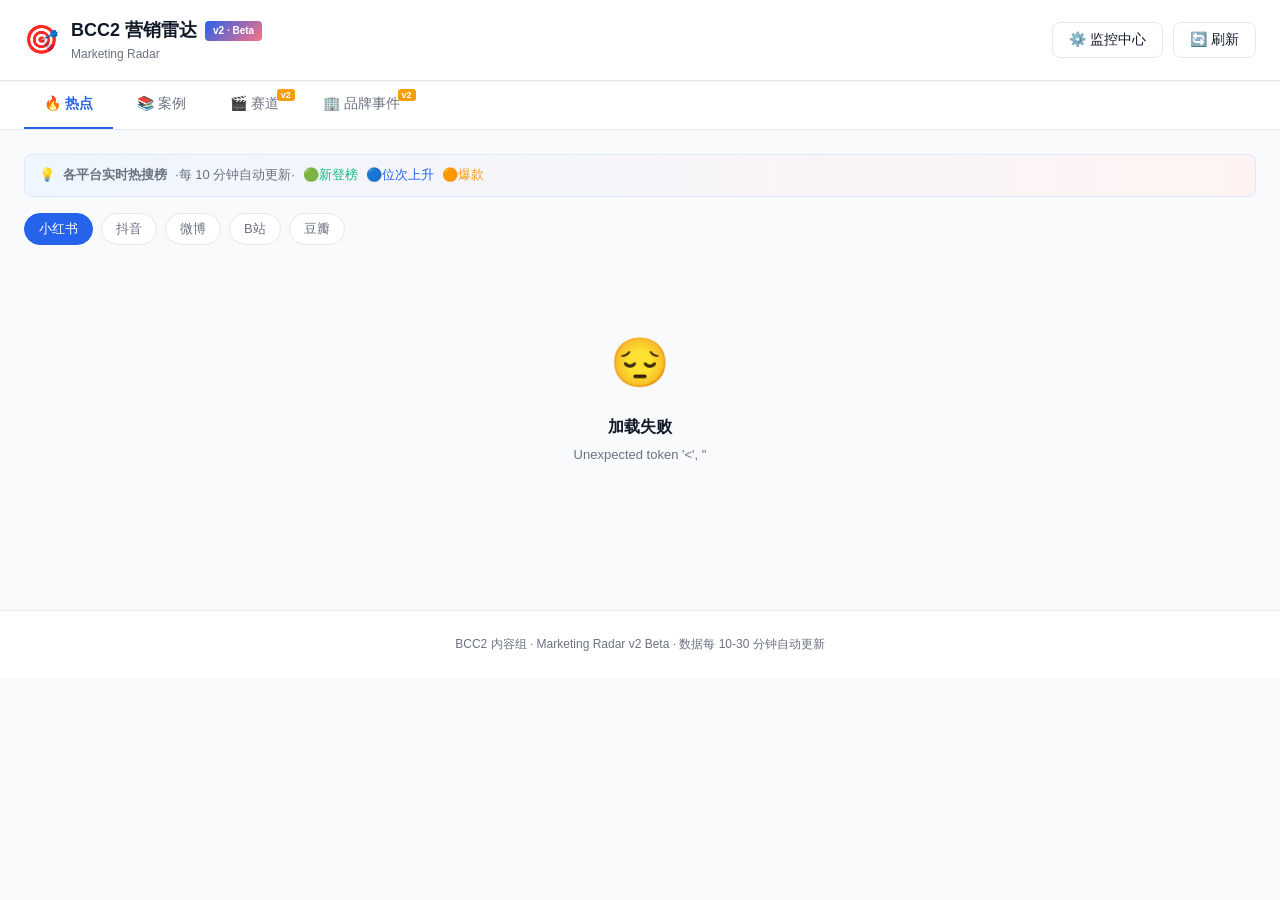
==== commit 9bfda5de: "Add files via upload" ====
--- a/index.html
+++ b/index.html
@@ -9,6 +9,8 @@
   --primary: #2563eb;
   --primary-hover: #1d4ed8;
   --accent: #fb7185;
+  --success: #10b981;
+  --warning: #f59e0b;
   --bg: #f8fafc;
   --card: #ffffff;
   --border: #e5e7eb;
@@ -39,14 +41,21 @@
   justify-content: space-between;
   align-items: center;
 }
-.logo {
-  display: flex;
-  align-items: center;
-  gap: 12px;
-}
+.logo { display: flex; align-items: center; gap: 12px; }
 .logo-icon { font-size: 28px; }
 .logo-title { font-size: 18px; font-weight: 700; }
 .logo-sub { font-size: 12px; color: var(--text-light); }
+.badge-version {
+  display: inline-block;
+  padding: 2px 8px;
+  background: linear-gradient(135deg, var(--primary), var(--accent));
+  color: #fff;
+  border-radius: 4px;
+  font-size: 10px;
+  font-weight: 600;
+  margin-left: 8px;
+  vertical-align: middle;
+}
 .header-actions { display: flex; gap: 10px; }
 .btn {
   padding: 8px 16px;
@@ -57,13 +66,8 @@
   cursor: pointer;
   transition: all 0.15s;
 }
-.btn-primary {
-  background: var(--primary);
-  color: #fff;
-}
-.btn-primary:hover {
-  background: var(--primary-hover);
-}
+.btn-primary { background: var(--primary); color: #fff; }
+.btn-primary:hover { background: var(--primary-hover); }
 .btn-ghost {
   background: transparent;
   color: var(--text);
@@ -107,6 +111,21 @@
   border-bottom-color: var(--primary);
   font-weight: 600;
 }
+.tab-todo {
+  position: relative;
+}
+.tab-todo::after {
+  content: "v2";
+  position: absolute;
+  top: 8px;
+  right: 4px;
+  background: var(--warning);
+  color: #fff;
+  font-size: 9px;
+  padding: 1px 4px;
+  border-radius: 3px;
+  font-weight: 600;
+}
 .main {
   max-width: 1400px;
   margin: 0 auto;
@@ -115,6 +134,18 @@
 }
 .tab-panel { display: none; }
 .tab-panel.active { display: block; }
+.section-hint {
+  background: linear-gradient(90deg, #eff6ff, #fef3f2);
+  border: 1px solid #dbeafe;
+  border-radius: 8px;
+  padding: 10px 14px;
+  margin-bottom: 16px;
+  font-size: 13px;
+  color: var(--text-light);
+  display: flex;
+  align-items: center;
+  gap: 8px;
+}
 .sub-tabs {
   display: flex;
   gap: 8px;
@@ -152,7 +183,6 @@
   padding: 20px;
   transition: all 0.2s;
   box-shadow: 0 1px 3px rgba(0,0,0,0.05);
-  cursor: pointer;
 }
 .card:hover {
   border-color: var(--primary);
@@ -174,13 +204,16 @@
 }
 .card-badge {
   padding: 3px 8px;
-  background: linear-gradient(135deg, var(--primary), var(--accent));
-  color: #fff;
   border-radius: 6px;
-  font-size: 12px;
+  font-size: 11px;
   font-weight: 600;
   white-space: nowrap;
-}
+  color: #fff;
+}
+.badge-hot { background: linear-gradient(135deg, #ef4444, #f97316); }
+.badge-new { background: linear-gradient(135deg, var(--success), #06b6d4); }
+.badge-rising { background: linear-gradient(135deg, var(--primary), var(--accent)); }
+.badge-normal { background: #6b7280; }
 .card-meta {
   display: flex;
   gap: 12px;
@@ -189,14 +222,16 @@
   margin-bottom: 12px;
   flex-wrap: wrap;
 }
-.card-insight {
-  background: #fef3f2;
-  border-left: 3px solid var(--accent);
-  padding: 10px 12px;
-  border-radius: 6px;
+.card-meta span { display: inline-flex; align-items: center; gap: 4px; }
+.card-desc {
   font-size: 13px;
+  color: var(--text-light);
   margin-bottom: 12px;
   line-height: 1.5;
+  display: -webkit-box;
+  -webkit-line-clamp: 2;
+  -webkit-box-orient: vertical;
+  overflow: hidden;
 }
 .card-tags {
   display: flex;
@@ -225,6 +260,7 @@
   font-size: 13px;
   font-weight: 500;
 }
+.card-link:hover { text-decoration: underline; }
 .card-fav {
   border: none;
   background: transparent;
@@ -233,6 +269,7 @@
   padding: 4px 8px;
   border-radius: 4px;
 }
+.card-fav:hover { background: var(--bg); }
 .loading, .empty {
   grid-column: 1 / -1;
   padding: 60px 20px;
@@ -291,89 +328,10 @@
   overflow-y: auto;
   flex: 1;
 }
-.modal-tabs {
-  display: flex;
-  gap: 4px;
-  border-bottom: 1px solid var(--border);
-  margin-bottom: 20px;
-}
-.modal-tab {
-  padding: 10px 16px;
-  border: none;
-  background: transparent;
-  font-size: 14px;
-  color: var(--text-light);
-  cursor: pointer;
-  border-bottom: 2px solid transparent;
-}
-.modal-tab.active {
-  color: var(--primary);
-  border-bottom-color: var(--primary);
-  font-weight: 600;
-}
-.modal-panel { display: none; }
-.modal-panel.active { display: block; }
 .hint {
   color: var(--text-light);
   font-size: 13px;
   margin-bottom: 12px;
-}
-#batchInput {
-  width: 100%;
-  min-height: 200px;
-  padding: 12px;
-  border: 1px solid var(--border);
-  border-radius: 8px;
-  font-family: inherit;
-  font-size: 14px;
-  resize: vertical;
-}
-#batchInput:focus {
-  outline: none;
-  border-color: var(--primary);
-  box-shadow: 0 0 0 3px rgba(37,99,235,0.1);
-}
-.modal-actions {
-  margin-top: 16px;
-  display: flex;
-  justify-content: flex-end;
-  gap: 10px;
-}
-.watch-list {
-  display: flex;
-  flex-direction: column;
-  gap: 8px;
-}
-.watch-item {
-  padding: 12px 16px;
-  background: var(--bg);
-  border-radius: 8px;
-  display: flex;
-  justify-content: space-between;
-  align-items: center;
-}
-.watch-item-info {
-  display: flex;
-  align-items: center;
-  gap: 12px;
-}
-.watch-item-tag {
-  padding: 2px 8px;
-  border-radius: 4px;
-  font-size: 11px;
-  font-weight: 500;
-  background: var(--primary);
-  color: #fff;
-}
-.watch-item-name { font-size: 14px; font-weight: 500; }
-.watch-item-remove {
-  border: none;
-  background: transparent;
-  color: var(--text-light);
-  cursor: pointer;
-  font-size: 16px;
-  padding: 4px 8px;
-  border-radius: 4px;
 }
 .footer {
   padding: 24px;
@@ -396,7 +354,7 @@
     <div class="logo">
       <span class="logo-icon">🎯</span>
       <div>
-        <div class="logo-title">BCC2 营销雷达</div>
+        <div class="logo-title">BCC2 营销雷达<span class="badge-version">v2 · Beta</span></div>
         <div class="logo-sub">Marketing Radar</div>
       </div>
     </div>
@@ -411,78 +369,66 @@
   <div class="tabs-inner">
     <button class="tab active" data-tab="hotspots">🔥 热点</button>
     <button class="tab" data-tab="cases">📚 案例</button>
-    <button class="tab" data-tab="tracks">🎬 赛道</button>
-    <button class="tab" data-tab="ips">🎭 IP</button>
-    <button class="tab" data-tab="brands">🏢 品牌</button>
+    <button class="tab tab-todo" data-tab="tracks">🎬 赛道</button>
+    <button class="tab tab-todo" data-tab="brands">🏢 品牌事件</button>
   </div>
 </nav>
 
 <main class="main">
 
   <section class="tab-panel active" data-panel="hotspots">
+    <div class="section-hint">
+      💡 <b>各平台实时热搜榜</b>·每 10 分钟自动更新·<span style="color:var(--success);">🟢新登榜</span> <span style="color:var(--primary);">🔵位次上升</span> <span style="color:var(--warning);">🟠爆款</span>
+    </div>
     <div class="sub-tabs">
       <button class="sub-tab active" data-source="xhs">小红书</button>
-      <button class="sub-tab" data-source="xhs-ugc">小红书 UGC</button>
       <button class="sub-tab" data-source="douyin">抖音</button>
       <button class="sub-tab" data-source="weibo">微博</button>
       <button class="sub-tab" data-source="bilibili">B站</button>
       <button class="sub-tab" data-source="douban">豆瓣</button>
     </div>
     <div class="cards-grid" id="hotspotsGrid">
-      <div class="loading">加载中...</div>
+      <div class="loading">🔄 加载中,首次可能需要 10-30 秒...</div>
     </div>
   </section>
 
   <section class="tab-panel" data-panel="cases">
+    <div class="section-hint">
+      💡 <b>3 大营销垂媒最新案例流</b>·每 30 分钟自动更新·直接抓取官网,免登录
+    </div>
     <div class="sub-tabs">
       <button class="sub-tab active" data-source="socialbeta">SocialBeta</button>
       <button class="sub-tab" data-source="adquan">广告门</button>
       <button class="sub-tab" data-source="digitaling">数英</button>
     </div>
     <div class="cards-grid" id="casesGrid">
-      <div class="loading">加载中...</div>
+      <div class="loading">🔄 加载中...</div>
     </div>
   </section>
 
   <section class="tab-panel" data-panel="tracks">
-    <div class="sub-tabs">
-      <button class="sub-tab active" data-track="all">全部</button>
-      <button class="sub-tab" data-track="drama">热剧</button>
-      <button class="sub-tab" data-track="variety">综艺</button>
-      <button class="sub-tab" data-track="shortdrama">短剧</button>
-      <button class="sub-tab" data-track="game">游戏</button>
-      <button class="sub-tab" data-track="anime">动漫</button>
-      <button class="sub-tab" data-track="meme">梗/符号</button>
-      <button class="sub-tab" data-track="event">文化事件</button>
-    </div>
-    <div class="cards-grid" id="tracksGrid">
+    <div class="cards-grid">
       <div class="empty">
-        <div class="empty-icon">🎬</div>
-        <div class="empty-title">赛道数据积累中</div>
-        <div class="empty-desc">已预置 60+ 剧综 IP,打开监控中心查看</div>
-        <button class="btn btn-primary" onclick="openWatchlist()">+ 打开监控中心</button>
+        <div class="empty-icon">🚧</div>
+        <div class="empty-title">赛道板块正在重构中 (v2 第二批)</div>
+        <div class="empty-desc">
+          即将推出"人工录入 + AI 抓取"混合模式:<br>
+          你录入正在追的剧综游戏事件,AI 每天追踪它们的最新动态<br>
+          + AI 主动发现新苗头提醒你
+        </div>
       </div>
     </div>
   </section>
 
-  <section class="tab-panel" data-panel="ips">
-    <div class="cards-grid" id="ipsGrid">
+  <section class="tab-panel" data-panel="brands">
+    <div class="cards-grid">
       <div class="empty">
-        <div class="empty-icon">🎭</div>
-        <div class="empty-title">IP 库正在初始化</div>
-        <div class="empty-desc">已预置 60+ IP,打开监控中心查看</div>
-        <button class="btn btn-primary" onclick="openWatchlist()">查看 IP 库</button>
-      </div>
-    </div>
-  </section>
-
-  <section class="tab-panel" data-panel="brands">
-    <div class="cards-grid" id="brandsGrid">
-      <div class="empty">
-        <div class="empty-icon">🏢</div>
-        <div class="empty-title">品牌库正在初始化</div>
-        <div class="empty-desc">已预置 60+ 品牌,打开监控中心查看</div>
-        <button class="btn btn-primary" onclick="openWatchlist()">查看品牌库</button>
+        <div class="empty-icon">🚧</div>
+        <div class="empty-title">品牌事件板块正在重构中 (v2 第二批)</div>
+        <div class="empty-desc">
+          即将推出:AI 自动从每天的热点+案例里,<br>
+          提取"最近有营销动作、有出圈话题"的品牌事件流
+        </div>
       </div>
     </div>
   </section>
@@ -492,45 +438,38 @@
 <div class="modal" id="watchlistModal">
   <div class="modal-content">
     <div class="modal-header">
-      <h2>⚙️ 监控中心</h2>
+      <h2>⚙️ 监控中心 (v2 重构中)</h2>
       <button class="modal-close" onclick="closeWatchlist()">✕</button>
     </div>
     <div class="modal-body">
-      <div class="modal-tabs">
-        <button class="modal-tab active" data-modal-tab="input">📝 批量输入</button>
-        <button class="modal-tab" data-modal-tab="list">📊 我的清单</button>
-      </div>
-      <div class="modal-panel active" data-modal-panel="input">
-        <p class="hint">每行输入一条,支持关键词、URL、@账号,AI 会自动识别类型</p>
-        <textarea id="batchInput" placeholder="示例:&#10;Labubu&#10;暗河传&#10;@蜜雪冰城"></textarea>
-        <div class="modal-actions">
-          <button class="btn btn-primary" onclick="parseAndSave()">🤖 AI 解析并入库</button>
+      <div class="empty">
+        <div class="empty-icon">🚧</div>
+        <div class="empty-title">监控中心正在改造为"筛选偏好 + 手动录入"</div>
+        <div class="empty-desc">v2 第二批完成后,你可以在这里:<br>
+          · 手动录入你正在追的剧综游戏事件<br>
+          · 设置你关注的品类和玩法偏好<br>
+          · AI 会根据你的偏好优先展示相关热点/案例
         </div>
       </div>
-      <div class="modal-panel" data-modal-panel="list">
-        <p class="hint">当前清单共 <span id="listCount">0</span> 项</p>
-        <div id="watchList" class="watch-list"></div>
-      </div>
     </div>
   </div>
 </div>
 
-<footer class="footer">BCC2 内容组 · Marketing Radar v0.1</footer>
+<footer class="footer">
+  BCC2 内容组 · Marketing Radar v2 Beta · 数据每 10-30 分钟自动更新
+</footer>
 
 <script>
 const state = {
   currentTab: 'hotspots',
   currentSubSource: 'xhs',
-  currentCaseSource: 'socialbeta',
-  currentTrack: 'all',
-  watchlist: []
+  currentCaseSource: 'socialbeta'
 };
 
 document.addEventListener('DOMContentLoaded', function() {
   initTabs();
   initSubTabs();
   initModal();
-  loadWatchlist();
   loadHotspots('xhs');
 });
 
@@ -545,7 +484,8 @@
       document.querySelectorAll('.tab-panel').forEach(function(p) {
         p.classList.toggle('active', p.dataset.panel === tabName);
       });
-      loadTabData(tabName);
+      if (tabName === 'hotspots') loadHotspots(state.currentSubSource);
+      else if (tabName === 'cases') loadCases(state.currentCaseSource);
     });
   });
 }
@@ -566,20 +506,9 @@
           state.currentCaseSource = subTab.dataset.source;
           loadCases(subTab.dataset.source);
         }
-      } else if (subTab.dataset.track) {
-        state.currentTrack = subTab.dataset.track;
-        loadTracks(subTab.dataset.track);
       }
     });
   });
-}
-
-function loadTabData(tabName) {
-  if (tabName === 'hotspots') loadHotspots(state.currentSubSource);
-  else if (tabName === 'cases') loadCases(state.currentCaseSource);
-  else if (tabName === 'tracks') loadTracks(state.currentTrack);
-  else if (tabName === 'ips') loadIPs();
-  else if (tabName === 'brands') loadBrands();
 }
 
 async function loadHotspots(source) {
@@ -588,7 +517,7 @@
   try {
     const res = await fetch('/api/hotspots?source=' + source);
     const data = await res.json();
-    renderCards(grid, data.items || [], 'hotspot');
+    renderHotspotCards(grid, data.items || []);
   } catch (err) {
     grid.innerHTML = '<div class="empty"><div class="empty-icon">😔</div><div class="empty-title">加载失败</div><div class="empty-desc">' + err.message + '</div></div>';
   }
@@ -600,97 +529,78 @@
   try {
     const res = await fetch('/api/cases?source=' + source);
     const data = await res.json();
-    renderCards(grid, data.items || [], 'case');
+    renderCaseCards(grid, data.items || []);
   } catch (err) {
     grid.innerHTML = '<div class="empty"><div class="empty-icon">😔</div><div class="empty-title">加载失败</div></div>';
   }
 }
 
-function loadTracks(track) {
-  const grid = document.getElementById('tracksGrid');
-  const items = state.watchlist.filter(function(w) {
-    return w.type === 'ip' && w.category === 'IP/剧综';
-  });
-  if (items.length === 0) {
-    grid.innerHTML = '<div class="empty"><div class="empty-icon">🎬</div><div class="empty-title">当前分类无监控项</div><button class="btn btn-primary" onclick="openWatchlist()">+ 添加</button></div>';
-    return;
-  }
-  renderCards(grid, items, 'ip');
-}
-
-function loadIPs() {
-  const grid = document.getElementById('ipsGrid');
-  const items = state.watchlist.filter(function(w) { return w.type === 'ip'; });
-  if (items.length === 0) {
-    grid.innerHTML = '<div class="empty"><div class="empty-icon">🎭</div><div class="empty-title">还没有 IP 监控项</div><button class="btn btn-primary" onclick="openWatchlist()">+ 添加</button></div>';
-    return;
-  }
-  renderCards(grid, items, 'ip');
-}
-
-function loadBrands() {
-  const grid = document.getElementById('brandsGrid');
-  const items = state.watchlist.filter(function(w) { return w.type === 'brand'; });
-  if (items.length === 0) {
-    grid.innerHTML = '<div class="empty"><div class="empty-icon">🏢</div><div class="empty-title">还没有品牌监控项</div><button class="btn btn-primary" onclick="openWatchlist()">+ 添加</button></div>';
-    return;
-  }
-  renderCards(grid, items, 'brand');
-}
-
-function renderCards(grid, items, type) {
+function renderHotspotCards(grid, items) {
   if (!items || items.length === 0) {
     grid.innerHTML = '<div class="empty"><div class="empty-icon">📭</div><div class="empty-title">暂无数据</div></div>';
     return;
   }
   grid.innerHTML = items.map(function(item) {
-    if (type === 'hotspot' || type === 'case') return renderHotspotCard(item);
-    return renderWatchCard(item);
+    const badge = getStatusBadge(item);
+    let html = '<div class="card">';
+    html += '<div class="card-header">';
+    html += '<div class="card-title">' + escapeHtml(item.title || '无标题') + '</div>';
+    if (badge) html += '<span class="card-badge ' + badge.cls + '">' + badge.text + '</span>';
+    html += '</div>';
+    html += '<div class="card-meta">';
+    if (item.hot) html += '<span>🔥 ' + escapeHtml(String(item.hot)) + '</span>';
+    if (item.rank) html += '<span>📊 #' + item.rank + '</span>';
+    if (item.time) html += '<span>⏰ ' + escapeHtml(item.time) + '</span>';
+    html += '</div>';
+    if (item.desc) html += '<div class="card-desc">' + escapeHtml(item.desc) + '</div>';
+    if (item.tags && item.tags.length > 0) {
+      html += '<div class="card-tags">' + item.tags.map(function(t) { return '<span class="card-tag">' + escapeHtml(t) + '</span>'; }).join('') + '</div>';
+    }
+    html += '<div class="card-actions">';
+    html += '<a href="' + (item.url || '#') + '" target="_blank" class="card-link">查看原文 →</a>';
+    html += '<button class="card-fav" onclick="event.stopPropagation()">⭐</button>';
+    html += '</div>';
+    html += '</div>';
+    return html;
   }).join('');
 }
 
-function renderHotspotCard(item) {
-  const score = item.aiScore || Math.floor(Math.random() * 40 + 60);
-  const tags = item.tags || [];
-  let html = '<div class="card">';
-  html += '<div class="card-header"><div class="card-title">' + escapeHtml(item.title || '无标题') + '</div><span class="card-badge">⭐ ' + score + '</span></div>';
-  html += '<div class="card-meta">';
-  if (item.hot) html += '<span>🔥 ' + escapeHtml(String(item.hot)) + '</span>';
-  if (item.rank) html += '<span>📊 #' + item.rank + '</span>';
-  if (item.time) html += '<span>⏰ ' + escapeHtml(item.time) + '</span>';
-  html += '</div>';
-  if (item.insight) html += '<div class="card-insight">💡 ' + escapeHtml(item.insight) + '</div>';
-  if (tags.length > 0) {
-    html += '<div class="card-tags">' + tags.map(function(t) { return '<span class="card-tag">' + escapeHtml(t) + '</span>'; }).join('') + '</div>';
+function renderCaseCards(grid, items) {
+  if (!items || items.length === 0) {
+    grid.innerHTML = '<div class="empty"><div class="empty-icon">📭</div><div class="empty-title">暂无数据</div></div>';
+    return;
   }
-  html += '<div class="card-actions"><a href="' + (item.url || '#') + '" target="_blank" class="card-link">查看原文 →</a><button class="card-fav" onclick="event.stopPropagation()">⭐</button></div>';
-  html += '</div>';
-  return html;
-}
-
-function renderWatchCard(item) {
-  let html = '<div class="card">';
-  html += '<div class="card-header"><div class="card-title">' + escapeHtml(item.name) + '</div><span class="card-badge">' + item.type.toUpperCase() + '</span></div>';
-  html += '<div class="card-meta">';
-  if (item.category) html += '<span>🏷️ ' + escapeHtml(item.category) + '</span>';
-  html += '</div>';
-  html += '<div class="card-insight">📌 数据积累中,AI 会自动关联相关热点</div>';
-  html += '<div class="card-actions"><span class="card-link" style="cursor:default;">监控中</span><button class="card-fav" onclick="removeWatch(\'' + escapeAttr(item.name) + '\')">🗑️</button></div>';
-  html += '</div>';
-  return html;
+  grid.innerHTML = items.map(function(item) {
+    let html = '<div class="card">';
+    html += '<div class="card-header">';
+    html += '<div class="card-title">' + escapeHtml(item.title || '无标题') + '</div>';
+    html += '</div>';
+    html += '<div class="card-meta">';
+    if (item.time) html += '<span>📅 ' + escapeHtml(item.time) + '</span>';
+    if (item.author) html += '<span>✍️ ' + escapeHtml(item.author) + '</span>';
+    html += '</div>';
+    if (item.desc) html += '<div class="card-desc">' + escapeHtml(item.desc) + '</div>';
+    if (item.tags && item.tags.length > 0) {
+      html += '<div class="card-tags">' + item.tags.map(function(t) { return '<span class="card-tag">' + escapeHtml(t) + '</span>'; }).join('') + '</div>';
+    }
+    html += '<div class="card-actions">';
+    html += '<a href="' + (item.url || '#') + '" target="_blank" class="card-link">查看原文 →</a>';
+    html += '<button class="card-fav" onclick="event.stopPropagation()">⭐</button>';
+    html += '</div>';
+    html += '</div>';
+    return html;
+  }).join('');
+}
+
+function getStatusBadge(item) {
+  if (item.status === 'new') return { cls: 'badge-new', text: '🟢 新登榜' };
+  if (item.status === 'rising') return { cls: 'badge-rising', text: '🔵 上升' };
+  if (item.status === 'hot') return { cls: 'badge-hot', text: '🔥 爆款' };
+  if (item.rank && item.rank <= 3) return { cls: 'badge-hot', text: 'TOP ' + item.rank };
+  return null;
 }
 
 function initModal() {
-  document.querySelectorAll('.modal-tab').forEach(function(tab) {
-    tab.addEventListener('click', function() {
-      const tabName = tab.dataset.modalTab;
-      document.querySelectorAll('.modal-tab').forEach(function(t) { t.classList.remove('active'); });
-      document.querySelectorAll('.modal-panel').forEach(function(p) { p.classList.remove('active'); });
-      tab.classList.add('active');
-      document.querySelector('.modal-panel[data-modal-panel="' + tabName + '"]').classList.add('active');
-      if (tabName === 'list') renderWatchList();
-    });
-  });
   document.getElementById('watchlistModal').addEventListener('click', function(e) {
     if (e.target.id === 'watchlistModal') closeWatchlist();
   });
@@ -698,86 +608,15 @@
 
 function openWatchlist() {
   document.getElementById('watchlistModal').classList.add('active');
-  renderWatchList();
 }
 
 function closeWatchlist() {
   document.getElementById('watchlistModal').classList.remove('active');
 }
 
-async function parseAndSave() {
-  const input = document.getElementById('batchInput').value.trim();
-  if (!input) { alert('请先输入监控项'); return; }
-  const lines = input.split('\n').map(function(l) { return l.trim(); }).filter(Boolean);
-  try {
-    const res = await fetch('/api/parse-watchlist', {
-      method: 'POST',
-      headers: { 'Content-Type': 'application/json' },
-      body: JSON.stringify({ items: lines })
-    });
-    const data = await res.json();
-    const existing = new Set(state.watchlist.map(function(w) { return w.name.toLowerCase(); }));
-    const newItems = (data.parsed || []).filter(function(item) { return !existing.has(item.name.toLowerCase()); });
-    state.watchlist = state.watchlist.concat(newItems);
-    saveWatchlist();
-    document.getElementById('batchInput').value = '';
-    alert('✅ 成功入库 ' + newItems.length + ' 个新监控项');
-    document.querySelector('.modal-tab[data-modal-tab="list"]').click();
-  } catch (err) {
-    alert('❌ 解析失败: ' + err.message);
-  }
-}
-
-function renderWatchList() {
-  const list = document.getElementById('watchList');
-  document.getElementById('listCount').textContent = state.watchlist.length;
-  if (state.watchlist.length === 0) {
-    list.innerHTML = '<div class="empty"><div class="empty-desc">还没有监控项</div></div>';
-    return;
-  }
-  list.innerHTML = state.watchlist.map(function(item) {
-    let html = '<div class="watch-item"><div class="watch-item-info">';
-    html += '<span class="watch-item-tag">' + item.type.toUpperCase() + '</span>';
-    html += '<span class="watch-item-name">' + escapeHtml(item.name) + '</span>';
-    if (item.category) html += '<span style="color:#6b7280;font-size:12px;">' + escapeHtml(item.category) + '</span>';
-    html += '</div><button class="watch-item-remove" onclick="removeWatch(\'' + escapeAttr(item.name) + '\')">✕</button></div>';
-    return html;
-  }).join('');
-}
-
-function removeWatch(name) {
-  if (!confirm('确认删除 "' + name + '"?')) return;
-  state.watchlist = state.watchlist.filter(function(w) { return w.name !== name; });
-  saveWatchlist();
-  renderWatchList();
-}
-
-function saveWatchlist() {
-  localStorage.setItem('bcc2_watchlist', JSON.stringify(state.watchlist));
-}
-
-function loadWatchlist() {
-  const saved = localStorage.getItem('bcc2_watchlist');
-  if (saved) {
-    try { state.watchlist = JSON.parse(saved); return; } catch(e) {}
-  }
-  state.watchlist = getPresetWatchlist();
-  saveWatchlist();
-}
-
-function getPresetWatchlist() {
-  const brands = ['蜜雪冰城','瑞幸','多邻国','喜茶','奈雪的茶','霸王茶姬','好望水','茶百道','双汇','太太乐','康师傅','伊利','蒙牛','元气森林','九阳','旺旺','奥利奥','麦当劳','KFC','海底捞','711','海天','美团','Adidas','Nike','Timberland','优衣库','FILA','MLB','兰蔻','DIOR','娇兰','修丽可','Miu Miu','植村秀','薇诺娜','自然堂','欧莱雅','Prada','荣耀','小米','华为','科大讯飞','影视飓风','宝格丽','猫人','Off-White','LOEWE','Burberry','Valentino','Weekend Max Mara','泡泡玛特','Rays潮玩','北京环球度假区','亚朵','万豪','心相印','999感冒灵','RIO','百威','剑南春','if果酒','江苏银行','京东','天猫','中国邮政','滴滴','B站','苏超','BW','乌镇文旅'];
-  const ips = ['暗河传','盛夏芬德拉','深情诱引','太奶奶系列','逆爱','一饭封神','喜剧之王单口季2','乘风2025','地球超新鲜','这是我的西游','一路繁花','现在就出发3','向往的生活','一年一度喜剧大赛','怎么办脱口秀专场','折螺丝','打个螺丝','羊了个羊','逃离鸭科夫','盛世天下','隐形守护者','原神','大湾鸡','麦麦岛','哈基米','老鼠干','甜玉米','优衣库娃衣','双汇猪','乐乐鸡','菩提临世','孝陵卫','Labubu','Molly','Skullpanda','Hirono','乌镇戏剧节','全运会','世界杯','马年CNY','雪山救狐狸','进城办事','劣爆了','KuBTI','萝卜纸巾猫','苦瓜女士'];
-  const artists = ['papi酱','刘萧旭','郭宇欣','于龙','杨咩咩','孙樾','徐艺真','柯淳','余茵','刘念','何聪睿','黎子安','田栩宁','梓渝','唐国强','刘晓庆','倪萍','倪大红','吴彦姝','叶童','腾格尔','大张伟','李雪琴','谢可寅','白敬亭','马丽','马龙','马东','马景涛','马伊琍','龚俊','郭晓婷','王天辰'];
-  const result = [];
-  brands.forEach(function(name) { result.push({name: name, type: 'brand', category: '品牌', keywords: [name]}); });
-  ips.forEach(function(name) { result.push({name: name, type: 'ip', category: 'IP/剧综', keywords: [name]}); });
-  artists.forEach(function(name) { result.push({name: name, type: 'ip', category: '艺人/KOL', keywords: [name]}); });
-  return result;
-}
-
 function refreshData() {
-  loadTabData(state.currentTab);
+  if (state.currentTab === 'hotspots') loadHotspots(state.currentSubSource);
+  else if (state.currentTab === 'cases') loadCases(state.currentCaseSource);
 }
 
 function escapeHtml(text) {
@@ -786,10 +625,6 @@
   div.textContent = String(text);
   return div.innerHTML;
 }
-
-function escapeAttr(text) {
-  return String(text).replace(/'/g, "\\'").replace(/"/g, '&quot;');
-}
 </script>
 
 </body>
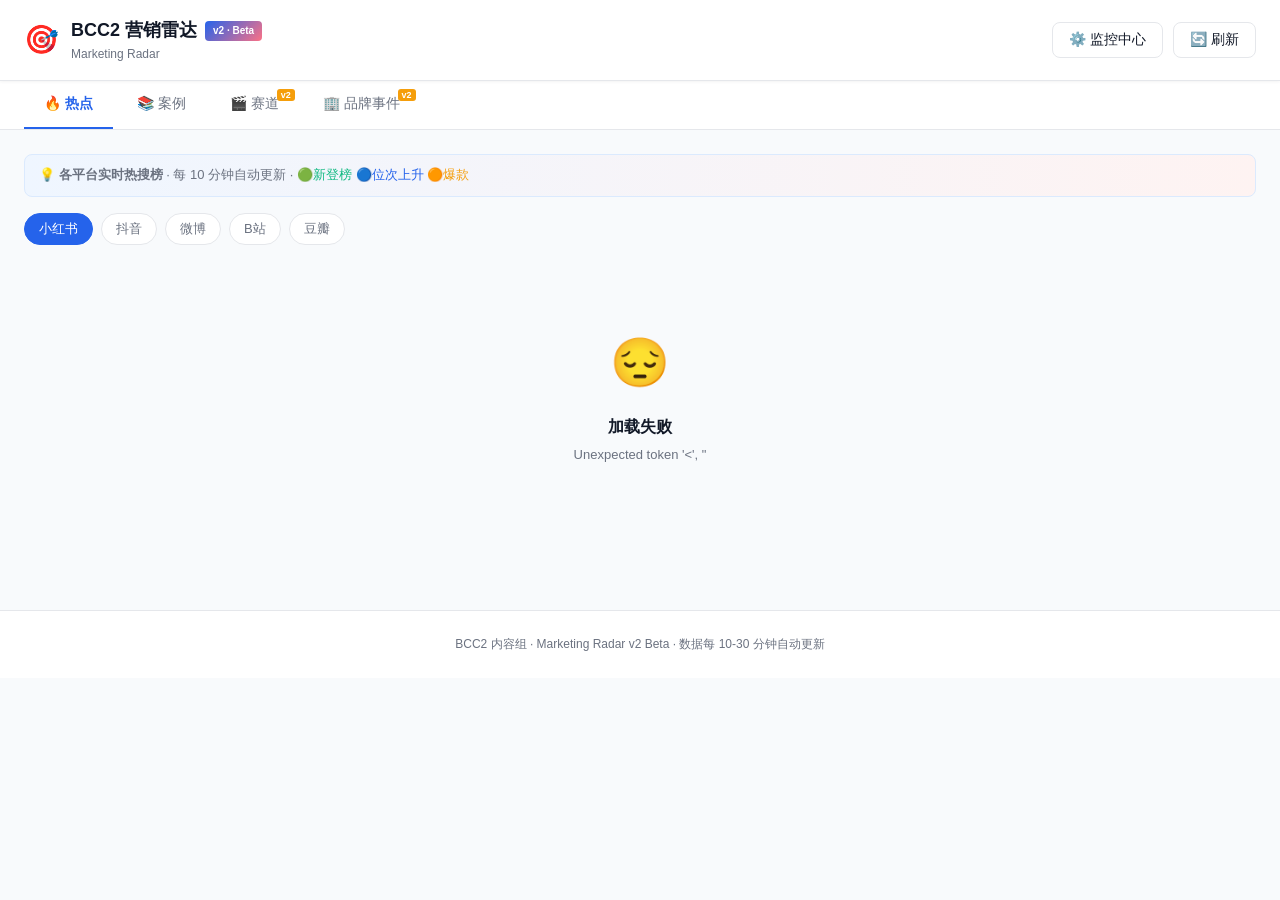
==== commit 5180c710: "Add files via upload" ====
--- a/index.html
+++ b/index.html
@@ -104,15 +104,13 @@
   border-bottom: 2px solid transparent;
   transition: all 0.15s;
   white-space: nowrap;
+  position: relative;
 }
 .tab:hover { color: var(--primary); }
 .tab.active {
   color: var(--primary);
   border-bottom-color: var(--primary);
   font-weight: 600;
-}
-.tab-todo {
-  position: relative;
 }
 .tab-todo::after {
   content: "v2";
@@ -142,9 +140,6 @@
   margin-bottom: 16px;
   font-size: 13px;
   color: var(--text-light);
-  display: flex;
-  align-items: center;
-  gap: 8px;
 }
 .sub-tabs {
   display: flex;
@@ -213,7 +208,6 @@
 .badge-hot { background: linear-gradient(135deg, #ef4444, #f97316); }
 .badge-new { background: linear-gradient(135deg, var(--success), #06b6d4); }
 .badge-rising { background: linear-gradient(135deg, var(--primary), var(--accent)); }
-.badge-normal { background: #6b7280; }
 .card-meta {
   display: flex;
   gap: 12px;
@@ -222,16 +216,11 @@
   margin-bottom: 12px;
   flex-wrap: wrap;
 }
-.card-meta span { display: inline-flex; align-items: center; gap: 4px; }
 .card-desc {
   font-size: 13px;
   color: var(--text-light);
   margin-bottom: 12px;
   line-height: 1.5;
-  display: -webkit-box;
-  -webkit-line-clamp: 2;
-  -webkit-box-orient: vertical;
-  overflow: hidden;
 }
 .card-tags {
   display: flex;
@@ -304,7 +293,6 @@
   overflow: hidden;
   display: flex;
   flex-direction: column;
-  box-shadow: 0 25px 50px rgba(0,0,0,0.25);
 }
 .modal-header {
   padding: 20px 24px;
@@ -323,16 +311,7 @@
   padding: 4px 10px;
   border-radius: 6px;
 }
-.modal-body {
-  padding: 20px 24px;
-  overflow-y: auto;
-  flex: 1;
-}
-.hint {
-  color: var(--text-light);
-  font-size: 13px;
-  margin-bottom: 12px;
-}
+.modal-body { padding: 20px 24px; overflow-y: auto; flex: 1; }
 .footer {
   padding: 24px;
   text-align: center;
@@ -378,7 +357,7 @@
 
   <section class="tab-panel active" data-panel="hotspots">
     <div class="section-hint">
-      💡 <b>各平台实时热搜榜</b>·每 10 分钟自动更新·<span style="color:var(--success);">🟢新登榜</span> <span style="color:var(--primary);">🔵位次上升</span> <span style="color:var(--warning);">🟠爆款</span>
+      💡 <b>各平台实时热搜榜</b> · 每 10 分钟自动更新 · <span style="color:var(--success);">🟢新登榜</span> <span style="color:var(--primary);">🔵位次上升</span> <span style="color:var(--warning);">🟠爆款</span>
     </div>
     <div class="sub-tabs">
       <button class="sub-tab active" data-source="xhs">小红书</button>
@@ -394,7 +373,7 @@
 
   <section class="tab-panel" data-panel="cases">
     <div class="section-hint">
-      💡 <b>3 大营销垂媒最新案例流</b>·每 30 分钟自动更新·直接抓取官网,免登录
+      💡 <b>3 大营销垂媒最新案例流</b> · 每 30 分钟自动更新 · 直接抓取官网,免登录
     </div>
     <div class="sub-tabs">
       <button class="sub-tab active" data-source="socialbeta">SocialBeta</button>
@@ -411,11 +390,7 @@
       <div class="empty">
         <div class="empty-icon">🚧</div>
         <div class="empty-title">赛道板块正在重构中 (v2 第二批)</div>
-        <div class="empty-desc">
-          即将推出"人工录入 + AI 抓取"混合模式:<br>
-          你录入正在追的剧综游戏事件,AI 每天追踪它们的最新动态<br>
-          + AI 主动发现新苗头提醒你
-        </div>
+        <div class="empty-desc">即将推出"人工录入 + AI 抓取"混合模式</div>
       </div>
     </div>
   </section>
@@ -425,10 +400,7 @@
       <div class="empty">
         <div class="empty-icon">🚧</div>
         <div class="empty-title">品牌事件板块正在重构中 (v2 第二批)</div>
-        <div class="empty-desc">
-          即将推出:AI 自动从每天的热点+案例里,<br>
-          提取"最近有营销动作、有出圈话题"的品牌事件流
-        </div>
+        <div class="empty-desc">即将推出:AI 自动提取近期活跃品牌营销事件流</div>
       </div>
     </div>
   </section>
@@ -444,12 +416,8 @@
     <div class="modal-body">
       <div class="empty">
         <div class="empty-icon">🚧</div>
-        <div class="empty-title">监控中心正在改造为"筛选偏好 + 手动录入"</div>
-        <div class="empty-desc">v2 第二批完成后,你可以在这里:<br>
-          · 手动录入你正在追的剧综游戏事件<br>
-          · 设置你关注的品类和玩法偏好<br>
-          · AI 会根据你的偏好优先展示相关热点/案例
-        </div>
+        <div class="empty-title">监控中心正在改造中</div>
+        <div class="empty-desc">v2 第二批完成后,你可以在这里录入监控项和设置筛选偏好</div>
       </div>
     </div>
   </div>
@@ -460,7 +428,7 @@
 </footer>
 
 <script>
-const state = {
+var state = {
   currentTab: 'hotspots',
   currentSubSource: 'xhs',
   currentCaseSource: 'socialbeta'
@@ -474,65 +442,81 @@
 });
 
 function initTabs() {
-  document.querySelectorAll('.tab').forEach(function(tab) {
-    tab.addEventListener('click', function() {
-      const tabName = tab.dataset.tab;
+  var tabs = document.querySelectorAll('.tab');
+  for (var i = 0; i < tabs.length; i++) {
+    tabs[i].addEventListener('click', function() {
+      var tabName = this.getAttribute('data-tab');
       state.currentTab = tabName;
-      document.querySelectorAll('.tab').forEach(function(t) {
-        t.classList.toggle('active', t.dataset.tab === tabName);
-      });
-      document.querySelectorAll('.tab-panel').forEach(function(p) {
-        p.classList.toggle('active', p.dataset.panel === tabName);
-      });
+      var allTabs = document.querySelectorAll('.tab');
+      for (var j = 0; j < allTabs.length; j++) {
+        if (allTabs[j].getAttribute('data-tab') === tabName) {
+          allTabs[j].classList.add('active');
+        } else {
+          allTabs[j].classList.remove('active');
+        }
+      }
+      var panels = document.querySelectorAll('.tab-panel');
+      for (var k = 0; k < panels.length; k++) {
+        if (panels[k].getAttribute('data-panel') === tabName) {
+          panels[k].classList.add('active');
+        } else {
+          panels[k].classList.remove('active');
+        }
+      }
       if (tabName === 'hotspots') loadHotspots(state.currentSubSource);
       else if (tabName === 'cases') loadCases(state.currentCaseSource);
     });
-  });
+  }
 }
 
 function initSubTabs() {
-  document.querySelectorAll('.sub-tab').forEach(function(subTab) {
-    subTab.addEventListener('click', function() {
-      const parent = subTab.parentElement;
-      parent.querySelectorAll('.sub-tab').forEach(function(t) {
-        t.classList.remove('active');
-      });
-      subTab.classList.add('active');
-      if (subTab.dataset.source) {
+  var subTabs = document.querySelectorAll('.sub-tab');
+  for (var i = 0; i < subTabs.length; i++) {
+    subTabs[i].addEventListener('click', function() {
+      var parent = this.parentElement;
+      var siblings = parent.querySelectorAll('.sub-tab');
+      for (var j = 0; j < siblings.length; j++) {
+        siblings[j].classList.remove('active');
+      }
+      this.classList.add('active');
+      var src = this.getAttribute('data-source');
+      if (src) {
         if (state.currentTab === 'hotspots') {
-          state.currentSubSource = subTab.dataset.source;
-          loadHotspots(subTab.dataset.source);
+          state.currentSubSource = src;
+          loadHotspots(src);
         } else if (state.currentTab === 'cases') {
-          state.currentCaseSource = subTab.dataset.source;
-          loadCases(subTab.dataset.source);
+          state.currentCaseSource = src;
+          loadCases(src);
         }
       }
     });
-  });
-}
-
-async function loadHotspots(source) {
-  const grid = document.getElementById('hotspotsGrid');
+  }
+}
+
+function loadHotspots(source) {
+  var grid = document.getElementById('hotspotsGrid');
   grid.innerHTML = '<div class="loading">🔄 加载中,首次可能需要 10-30 秒...</div>';
-  try {
-    const res = await fetch('/api/hotspots?source=' + source);
-    const data = await res.json();
-    renderHotspotCards(grid, data.items || []);
-  } catch (err) {
-    grid.innerHTML = '<div class="empty"><div class="empty-icon">😔</div><div class="empty-title">加载失败</div><div class="empty-desc">' + err.message + '</div></div>';
-  }
-}
-
-async function loadCases(source) {
-  const grid = document.getElementById('casesGrid');
+  fetch('/api/hotspots?source=' + source)
+    .then(function(res) { return res.json(); })
+    .then(function(data) {
+      renderHotspotCards(grid, data.items || []);
+    })
+    .catch(function(err) {
+      grid.innerHTML = '<div class="empty"><div class="empty-icon">😔</div><div class="empty-title">加载失败</div><div class="empty-desc">' + err.message + '</div></div>';
+    });
+}
+
+function loadCases(source) {
+  var grid = document.getElementById('casesGrid');
   grid.innerHTML = '<div class="loading">🔄 加载中...</div>';
-  try {
-    const res = await fetch('/api/cases?source=' + source);
-    const data = await res.json();
-    renderCaseCards(grid, data.items || []);
-  } catch (err) {
-    grid.innerHTML = '<div class="empty"><div class="empty-icon">😔</div><div class="empty-title">加载失败</div></div>';
-  }
+  fetch('/api/cases?source=' + source)
+    .then(function(res) { return res.json(); })
+    .then(function(data) {
+      renderCaseCards(grid, data.items || []);
+    })
+    .catch(function(err) {
+      grid.innerHTML = '<div class="empty"><div class="empty-icon">😔</div><div class="empty-title">加载失败</div><div class="empty-desc">' + err.message + '</div></div>';
+    });
 }
 
 function renderHotspotCards(grid, items) {
@@ -540,9 +524,11 @@
     grid.innerHTML = '<div class="empty"><div class="empty-icon">📭</div><div class="empty-title">暂无数据</div></div>';
     return;
   }
-  grid.innerHTML = items.map(function(item) {
-    const badge = getStatusBadge(item);
-    let html = '<div class="card">';
+  var html = '';
+  for (var i = 0; i < items.length; i++) {
+    var item = items[i];
+    var badge = getStatusBadge(item);
+    html += '<div class="card">';
     html += '<div class="card-header">';
     html += '<div class="card-title">' + escapeHtml(item.title || '无标题') + '</div>';
     if (badge) html += '<span class="card-badge ' + badge.cls + '">' + badge.text + '</span>';
@@ -554,15 +540,19 @@
     html += '</div>';
     if (item.desc) html += '<div class="card-desc">' + escapeHtml(item.desc) + '</div>';
     if (item.tags && item.tags.length > 0) {
-      html += '<div class="card-tags">' + item.tags.map(function(t) { return '<span class="card-tag">' + escapeHtml(t) + '</span>'; }).join('') + '</div>';
+      html += '<div class="card-tags">';
+      for (var t = 0; t < item.tags.length; t++) {
+        html += '<span class="card-tag">' + escapeHtml(item.tags[t]) + '</span>';
+      }
+      html += '</div>';
     }
     html += '<div class="card-actions">';
     html += '<a href="' + (item.url || '#') + '" target="_blank" class="card-link">查看原文 →</a>';
     html += '<button class="card-fav" onclick="event.stopPropagation()">⭐</button>';
     html += '</div>';
     html += '</div>';
-    return html;
-  }).join('');
+  }
+  grid.innerHTML = html;
 }
 
 function renderCaseCards(grid, items) {
@@ -570,8 +560,10 @@
     grid.innerHTML = '<div class="empty"><div class="empty-icon">📭</div><div class="empty-title">暂无数据</div></div>';
     return;
   }
-  grid.innerHTML = items.map(function(item) {
-    let html = '<div class="card">';
+  var html = '';
+  for (var i = 0; i < items.length; i++) {
+    var item = items[i];
+    html += '<div class="card">';
     html += '<div class="card-header">';
     html += '<div class="card-title">' + escapeHtml(item.title || '无标题') + '</div>';
     html += '</div>';
@@ -581,15 +573,19 @@
     html += '</div>';
     if (item.desc) html += '<div class="card-desc">' + escapeHtml(item.desc) + '</div>';
     if (item.tags && item.tags.length > 0) {
-      html += '<div class="card-tags">' + item.tags.map(function(t) { return '<span class="card-tag">' + escapeHtml(t) + '</span>'; }).join('') + '</div>';
+      html += '<div class="card-tags">';
+      for (var t = 0; t < item.tags.length; t++) {
+        html += '<span class="card-tag">' + escapeHtml(item.tags[t]) + '</span>';
+      }
+      html += '</div>';
     }
     html += '<div class="card-actions">';
     html += '<a href="' + (item.url || '#') + '" target="_blank" class="card-link">查看原文 →</a>';
     html += '<button class="card-fav" onclick="event.stopPropagation()">⭐</button>';
     html += '</div>';
     html += '</div>';
-    return html;
-  }).join('');
+  }
+  grid.innerHTML = html;
 }
 
 function getStatusBadge(item) {
@@ -621,7 +617,7 @@
 
 function escapeHtml(text) {
   if (text == null) return '';
-  const div = document.createElement('div');
+  var div = document.createElement('div');
   div.textContent = String(text);
   return div.innerHTML;
 }
